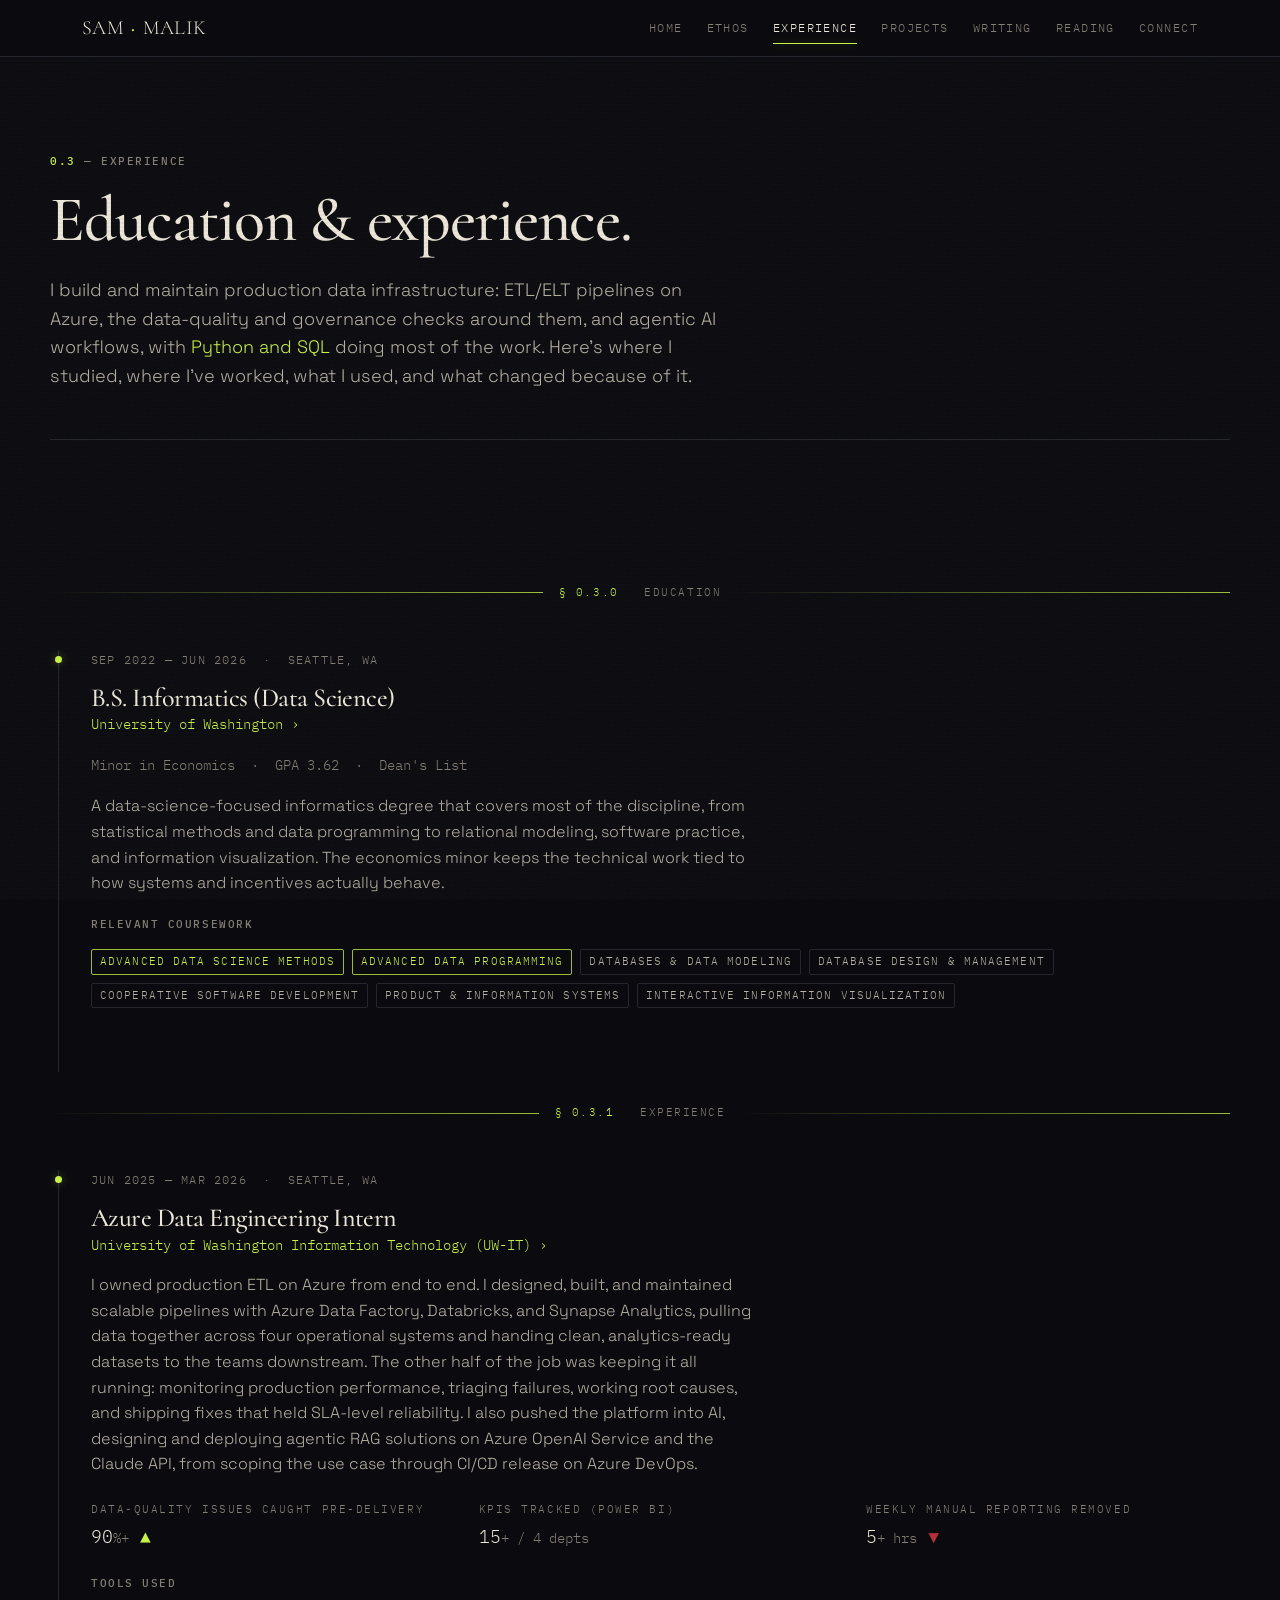
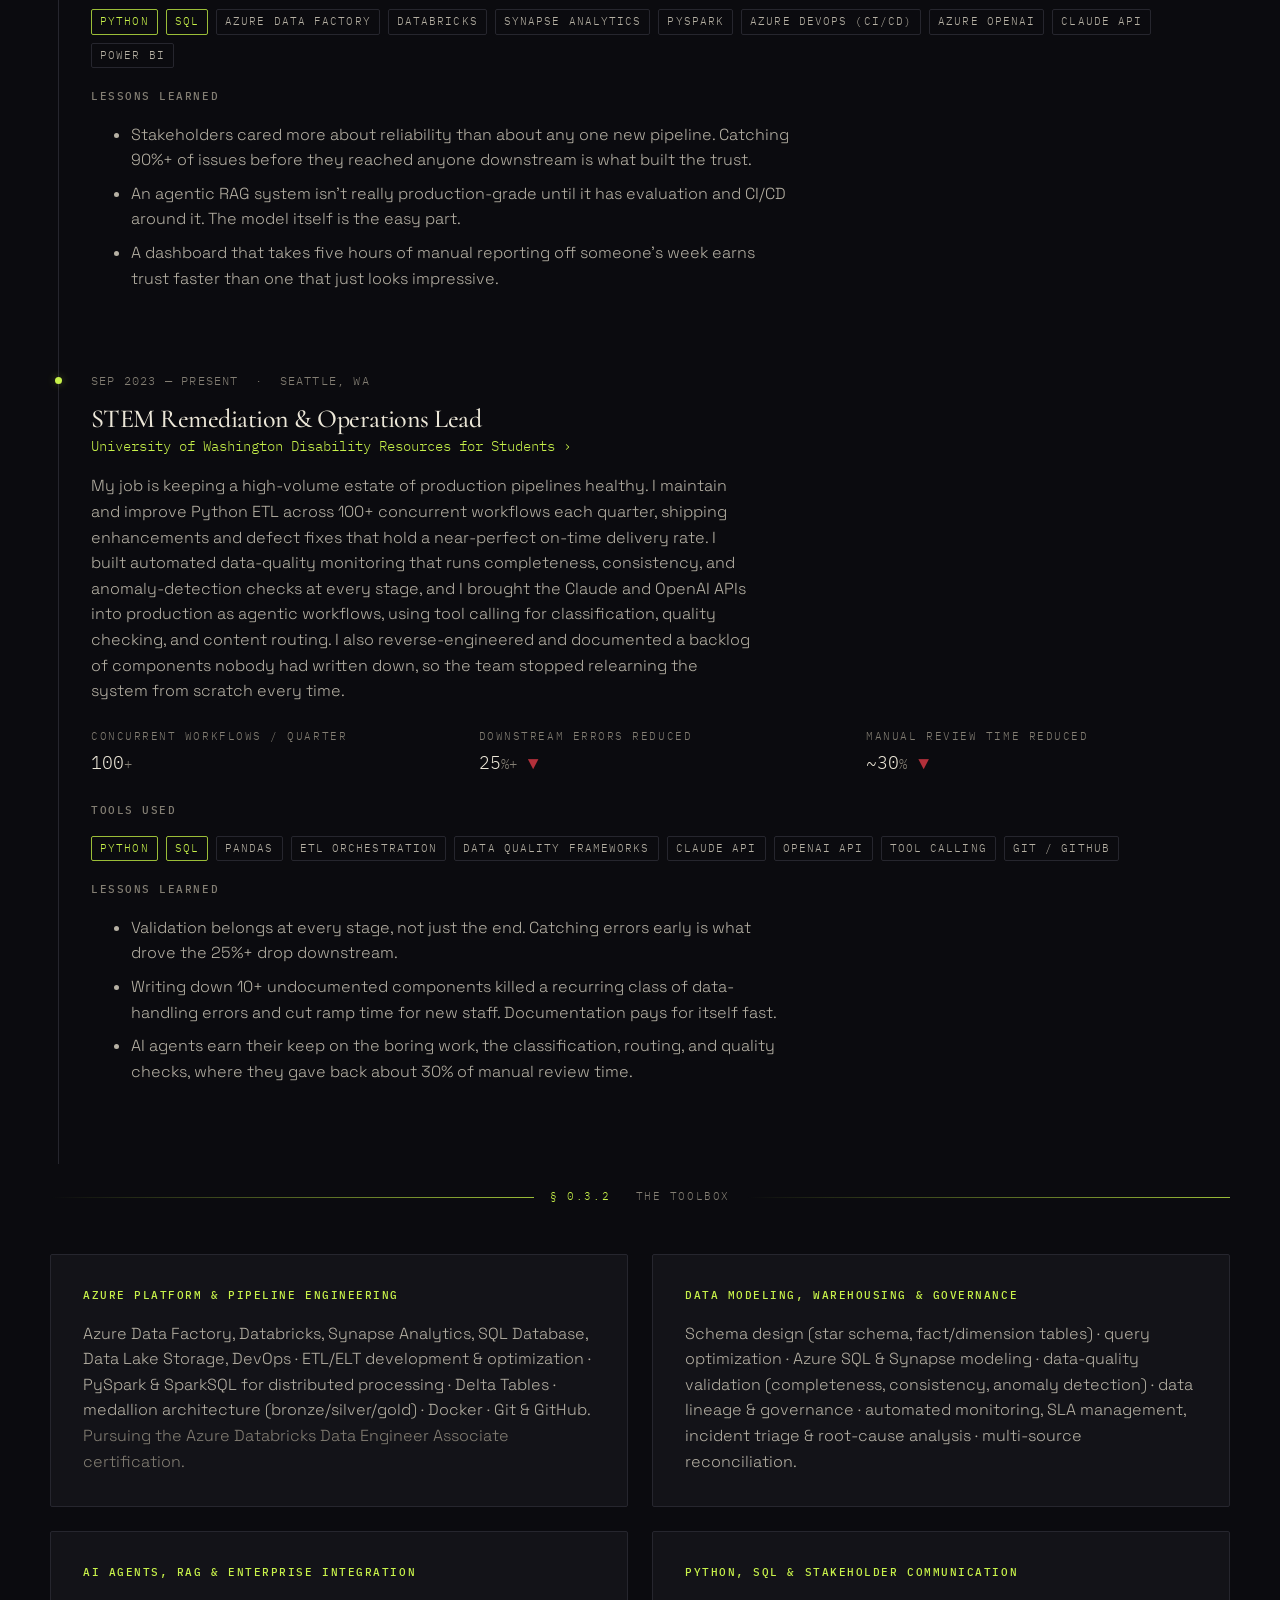
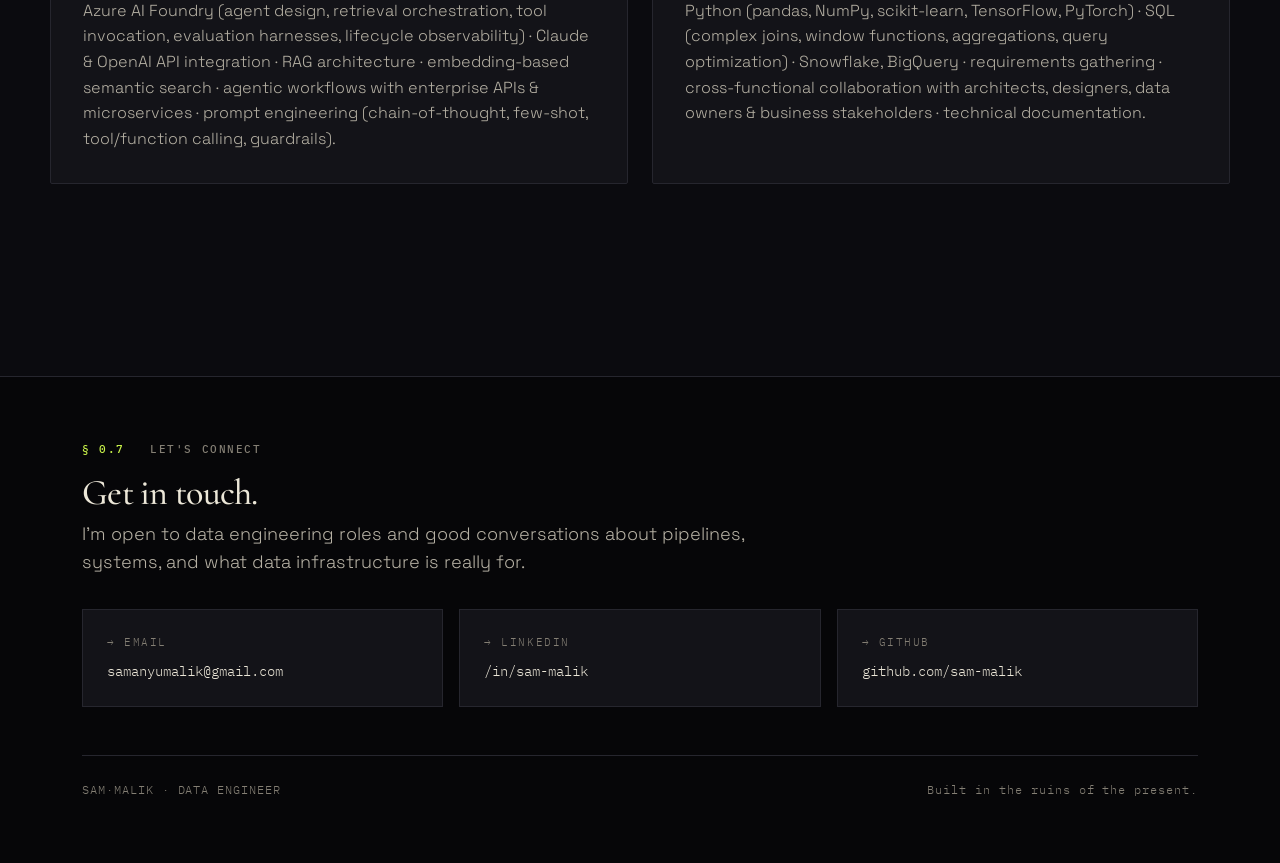
==== experience.html @ d046a177 "Add Sam Malik personal website" ====
<!DOCTYPE html>
<html lang="en">
<head>
  <meta charset="UTF-8" />
  <meta name="viewport" content="width=device-width, initial-scale=1.0" />
  <title>Experience · SAM·MALIK</title>
  <meta name="description" content="Sam Malik — Azure data engineering, ETL pipelines, and agentic AI. Education, experience, tools, and impact." />
  <link rel="stylesheet" href="assets/styles.css" />
</head>
<body>
  <div class="sm-grain"></div>
  <div class="sm-scan"></div>

  <nav class="nav">
    <div class="nav__inner">
      <a class="brand" href="index.html">SAM<span class="middot">·</span>MALIK</a>
      <button class="nav__toggle">≡ MENU</button>
      <div class="nav__links">
        <a href="index.html">Home</a>
        <a href="index.html#ethos">Ethos</a>
        <a href="experience.html">Experience</a>
        <a href="projects.html">Projects</a>
        <a href="writing.html">Writing</a>
        <a href="reading.html">Reading</a>
        <a href="#connect">Connect</a>
      </div>
    </div>
  </nav>

  <main>
    <header class="page-head wrap">
      <p class="eyebrow"><span class="idx">0.3</span> — EXPERIENCE</p>
      <h1>Education &amp; experience.</h1>
      <p class="lead" style="margin-top:24px">
        I build and maintain production data infrastructure: ETL/ELT pipelines on Azure, the data-quality and
        governance checks around them, and agentic AI workflows, with <span style="color:var(--phosphor)">Python and SQL</span>
        doing most of the work. Here's where I studied, where I've worked, what I used, and what changed because of it.
      </p>
    </header>

    <section class="section wrap">

      <!-- ===================== EDUCATION ===================== -->
      <div class="rule rule--accent"><span class="rule__label"><span class="idx">§ 0.3.0</span> &nbsp; EDUCATION</span></div>
      <div class="xp">
        <article class="xp__item">
          <p class="xp__meta">SEP 2022 — JUN 2026 &nbsp;·&nbsp; SEATTLE, WA</p>
          <h2 class="xp__role">B.S. Informatics (Data Science)</h2>
          <p class="xp__org">University of Washington ›</p>
          <p style="margin-top:8px"><span class="mono dim" style="font-size:var(--t-sm)">Minor in Economics &nbsp;·&nbsp; GPA 3.62 &nbsp;·&nbsp; Dean's List</span></p>
          <p style="margin-top:16px; max-width:66ch">A data-science-focused informatics degree that covers most of the discipline, from statistical methods and data programming to relational modeling, software practice, and information visualization. The economics minor keeps the technical work tied to how systems and incentives actually behave.</p>
          <p class="sm-label" style="margin-top:20px">Relevant coursework</p>
          <div class="taglist" style="margin-top:10px">
            <span class="tag tag--phosphor">Advanced Data Science Methods</span>
            <span class="tag tag--phosphor">Advanced Data Programming</span>
            <span class="tag">Databases &amp; Data Modeling</span>
            <span class="tag">Database Design &amp; Management</span>
            <span class="tag">Cooperative Software Development</span>
            <span class="tag">Product &amp; Information Systems</span>
            <span class="tag">Interactive Information Visualization</span>
          </div>
        </article>
      </div>

      <!-- ===================== EXPERIENCE ===================== -->
      <div class="rule rule--accent" style="margin-top:32px"><span class="rule__label"><span class="idx">§ 0.3.1</span> &nbsp; EXPERIENCE</span></div>
      <div class="xp">

        <!-- ROLE 1: UW-IT -->
        <article class="xp__item">
          <p class="xp__meta">JUN 2025 — MAR 2026 &nbsp;·&nbsp; SEATTLE, WA</p>
          <h2 class="xp__role">Azure Data Engineering Intern</h2>
          <p class="xp__org">University of Washington Information Technology (UW-IT) ›</p>
          <p style="margin-top:16px; max-width:66ch">I owned production ETL on Azure from end to end. I designed, built, and maintained scalable pipelines with Azure Data Factory, Databricks, and Synapse Analytics, pulling data together across four operational systems and handing clean, analytics-ready datasets to the teams downstream. The other half of the job was keeping it all running: monitoring production performance, triaging failures, working root causes, and shipping fixes that held SLA-level reliability. I also pushed the platform into AI, designing and deploying agentic RAG solutions on Azure OpenAI Service and the Claude API, from scoping the use case through CI/CD release on Azure DevOps.</p>

          <div class="grid grid--3" style="margin:24px 0">
            <div class="datafield"><span class="df-label">Data-quality issues caught pre-delivery</span><span class="df-value">90<span class="unit">%+</span> <span class="trend-up">▲</span></span></div>
            <div class="datafield"><span class="df-label">KPIs tracked (Power BI)</span><span class="df-value">15<span class="unit">+ / 4 depts</span></span></div>
            <div class="datafield"><span class="df-label">Weekly manual reporting removed</span><span class="df-value">5<span class="unit">+ hrs</span> <span class="trend-down">▼</span></span></div>
          </div>

          <p class="sm-label">Tools used</p>
          <div class="taglist" style="margin:10px 0 20px">
            <span class="tag tag--phosphor">Python</span><span class="tag tag--phosphor">SQL</span><span class="tag">Azure Data Factory</span><span class="tag">Databricks</span><span class="tag">Synapse Analytics</span><span class="tag">PySpark</span><span class="tag">Azure DevOps (CI/CD)</span><span class="tag">Azure OpenAI</span><span class="tag">Claude API</span><span class="tag">Power BI</span>
          </div>

          <p class="sm-label">Lessons learned</p>
          <ul class="md" style="margin-top:10px">
            <li>Stakeholders cared more about reliability than about any one new pipeline. Catching 90%+ of issues before they reached anyone downstream is what built the trust.</li>
            <li>An agentic RAG system isn't really production-grade until it has evaluation and CI/CD around it. The model itself is the easy part.</li>
            <li>A dashboard that takes five hours of manual reporting off someone's week earns trust faster than one that just looks impressive.</li>
          </ul>
        </article>

        <!-- ROLE 2: DRS -->
        <article class="xp__item">
          <p class="xp__meta">SEP 2023 — PRESENT &nbsp;·&nbsp; SEATTLE, WA</p>
          <h2 class="xp__role">STEM Remediation &amp; Operations Lead</h2>
          <p class="xp__org">University of Washington Disability Resources for Students ›</p>
          <p style="margin-top:16px; max-width:66ch">My job is keeping a high-volume estate of production pipelines healthy. I maintain and improve Python ETL across 100+ concurrent workflows each quarter, shipping enhancements and defect fixes that hold a near-perfect on-time delivery rate. I built automated data-quality monitoring that runs completeness, consistency, and anomaly-detection checks at every stage, and I brought the Claude and OpenAI APIs into production as agentic workflows, using tool calling for classification, quality checking, and content routing. I also reverse-engineered and documented a backlog of components nobody had written down, so the team stopped relearning the system from scratch every time.</p>

          <div class="grid grid--3" style="margin:24px 0">
            <div class="datafield"><span class="df-label">Concurrent workflows / quarter</span><span class="df-value">100<span class="unit">+</span></span></div>
            <div class="datafield"><span class="df-label">Downstream errors reduced</span><span class="df-value">25<span class="unit">%+</span> <span class="trend-down">▼</span></span></div>
            <div class="datafield"><span class="df-label">Manual review time reduced</span><span class="df-value">~30<span class="unit">%</span> <span class="trend-down">▼</span></span></div>
          </div>

          <p class="sm-label">Tools used</p>
          <div class="taglist" style="margin:10px 0 20px">
            <span class="tag tag--phosphor">Python</span><span class="tag tag--phosphor">SQL</span><span class="tag">pandas</span><span class="tag">ETL Orchestration</span><span class="tag">Data Quality Frameworks</span><span class="tag">Claude API</span><span class="tag">OpenAI API</span><span class="tag">Tool Calling</span><span class="tag">Git / GitHub</span>
          </div>

          <p class="sm-label">Lessons learned</p>
          <ul class="md" style="margin-top:10px">
            <li>Validation belongs at every stage, not just the end. Catching errors early is what drove the 25%+ drop downstream.</li>
            <li>Writing down 10+ undocumented components killed a recurring class of data-handling errors and cut ramp time for new staff. Documentation pays for itself fast.</li>
            <li>AI agents earn their keep on the boring work, the classification, routing, and quality checks, where they gave back about 30% of manual review time.</li>
          </ul>
        </article>

      </div>

      <!-- ===================== TOOLBOX ===================== -->
      <div class="rule rule--accent" style="margin-top:24px"><span class="rule__label"><span class="idx">§ 0.3.2</span> &nbsp; THE TOOLBOX</span></div>
      <div class="grid grid--2">
        <div class="card">
          <p class="sm-label" style="color:var(--phosphor)">Azure Platform &amp; Pipeline Engineering</p>
          <p style="margin:12px 0 0; color:var(--bone-dim)">Azure Data Factory, Databricks, Synapse Analytics, SQL Database, Data Lake Storage, DevOps · ETL/ELT development &amp; optimization · PySpark &amp; SparkSQL for distributed processing · Delta Tables · medallion architecture (bronze/silver/gold) · Docker · Git &amp; GitHub. <span class="dim">Pursuing the Azure Databricks Data Engineer Associate certification.</span></p>
        </div>
        <div class="card">
          <p class="sm-label" style="color:var(--phosphor)">Data Modeling, Warehousing &amp; Governance</p>
          <p style="margin:12px 0 0; color:var(--bone-dim)">Schema design (star schema, fact/dimension tables) · query optimization · Azure SQL &amp; Synapse modeling · data-quality validation (completeness, consistency, anomaly detection) · data lineage &amp; governance · automated monitoring, SLA management, incident triage &amp; root-cause analysis · multi-source reconciliation.</p>
        </div>
        <div class="card">
          <p class="sm-label" style="color:var(--phosphor)">AI Agents, RAG &amp; Enterprise Integration</p>
          <p style="margin:12px 0 0; color:var(--bone-dim)">Azure AI Foundry (agent design, retrieval orchestration, tool invocation, evaluation harnesses, lifecycle observability) · Claude &amp; OpenAI API integration · RAG architecture · embedding-based semantic search · agentic workflows with enterprise APIs &amp; microservices · prompt engineering (chain-of-thought, few-shot, tool/function calling, guardrails).</p>
        </div>
        <div class="card">
          <p class="sm-label" style="color:var(--phosphor)">Python, SQL &amp; Stakeholder Communication</p>
          <p style="margin:12px 0 0; color:var(--bone-dim)">Python (pandas, NumPy, scikit-learn, TensorFlow, PyTorch) · SQL (complex joins, window functions, aggregations, query optimization) · Snowflake, BigQuery · requirements gathering · cross-functional collaboration with architects, designers, data owners &amp; business stakeholders · technical documentation.</p>
        </div>
      </div>
    </section>
  </main>

  <footer class="footer" id="connect">
    <div class="footer__inner">
      <p class="eyebrow"><span class="idx">§ 0.7</span> &nbsp; LET'S CONNECT</p>
      <h2 class="display" style="margin:12px 0 8px">Get in touch.</h2>
      <p class="lead" style="margin-bottom:32px">I'm open to data engineering roles and good conversations about pipelines, systems, and what data infrastructure is really for.</p>
      <div class="connect-grid">
        <a class="connect-card" href="mailto:samanyumalik@gmail.com"><span class="cc-label">→ Email</span><span class="cc-value">samanyumalik@gmail.com</span></a>
        <a class="connect-card" href="https://www.linkedin.com/in/" target="_blank" rel="noopener"><span class="cc-label">→ LinkedIn</span><span class="cc-value">/in/sam-malik</span></a>
        <a class="connect-card" href="https://github.com/" target="_blank" rel="noopener"><span class="cc-label">→ GitHub</span><span class="cc-value">github.com/sam-malik</span></a>
      </div>
      <div class="footer__base">
        <span class="mono">SAM·MALIK · DATA ENGINEER</span>
        <span class="mono">Built in the ruins of the present.</span>
      </div>
    </div>
  </footer>

  <script src="assets/main.js"></script>
</body>
</html>
---- assets/styles.css ----
/* ============================================================
   SAM·MALIK — Design System stylesheet
   Terminal-meets-gothic. Void + bone, phosphor + oxblood.
   All tokens per "Sam Malik Design System.md".
   ============================================================ */

@import url('https://fonts.googleapis.com/css2?family=Cormorant:ital,wght@0,300..700;1,400..600&family=Space+Grotesk:wght@300..700&family=IBM+Plex+Mono:ital,wght@0,400..600;1,400..500&display=swap');

/* ---------- Tokens ---------- */
:root {
  /* Ground / voids */
  --pitch: #060608;
  --void: #0b0b0f;
  --slab: #131318;
  --slab-2: #1b1b22;
  --hairline: #26262e;
  --hairline-2: #34343e;

  /* Bone / neutrals */
  --bone: #ece7d8;
  --bone-dim: #b6b1a4;
  --ash: #847f74;
  --ash-dim: #555049;

  /* Phosphor (cybernetic) */
  --phosphor: #c8f24a;
  --phosphor-dim: #9bbd38;
  --phosphor-deep: #2c360f;
  --phosphor-glow: rgba(200, 242, 74, .32);

  /* Oxblood (gothic) */
  --oxblood: #8e1c24;
  --oxblood-lift: #b3303a;
  --oxblood-deep: #2a0c0f;

  /* Signals */
  --signal-good: #c8f24a;
  --signal-warn: #e0a838;
  --signal-bad: #b3303a;
  --signal-info: #6f8fb8;

  /* Semantic aliases */
  --bg-page: var(--void);
  --bg-sunk: var(--pitch);
  --surface-card: var(--slab);
  --border-default: var(--hairline);
  --text-display: var(--bone);
  --text-body: var(--bone-dim);
  --text-meta: var(--ash);
  --text-accent: var(--phosphor);
  --accent: var(--phosphor);
  --accent-2: var(--oxblood);

  /* Fonts */
  --font-display: 'Cormorant', serif;
  --font-ui: 'Space Grotesk', sans-serif;
  --font-mono: 'IBM Plex Mono', monospace;

  /* Type scale */
  --t-mega: 7rem;
  --t-display: 4rem;
  --t-h1: 2.25rem;
  --t-h2: 1.625rem;
  --t-h3: 1.25rem;
  --t-lg: 1.125rem;
  --t-body: 1rem;
  --t-sm: .875rem;
  --t-xs: .75rem;
  --t-micro: .6875rem;

  /* Spacing (8px grid) */
  --sp-1: 4px; --sp-2: 8px; --sp-3: 12px; --sp-4: 16px; --sp-5: 24px;
  --sp-6: 32px; --sp-7: 48px; --sp-8: 64px; --sp-9: 96px; --sp-10: 128px;

  /* Radii */
  --r-none: 0; --r-sm: 2px; --r-md: 3px; --r-pill: 999px;

  /* Borders */
  --bw-hair: 1px; --bw-thick: 2px;

  /* Effects */
  --shadow-lift: 0 8px 24px rgba(0, 0, 0, .45);
  --shadow-deep: 0 18px 50px rgba(0, 0, 0, .6);
  --glow-sm: 0 0 8px var(--phosphor-glow);
  --glow-md: 0 0 18px var(--phosphor-glow);
  --glow-text: 0 0 12px var(--phosphor-glow);

  /* Motion */
  --ease: cubic-bezier(.22, .61, .36, 1);
  --ease-out: cubic-bezier(.16, 1, .3, 1);
  --dur-fast: 120ms; --dur: 180ms; --dur-slow: 320ms;

  --maxw: 1180px;
}

/* ---------- Reset ---------- */
*, *::before, *::after { box-sizing: border-box; }
html { -webkit-text-size-adjust: 100%; scroll-behavior: smooth; }
body {
  margin: 0;
  background: var(--void);
  color: var(--bone-dim);
  font-family: var(--font-ui);
  font-size: var(--t-body);
  line-height: 1.6;
  font-weight: 300;
  -webkit-font-smoothing: antialiased;
  text-rendering: optimizeLegibility;
  overflow-x: hidden;
}
img { max-width: 100%; display: block; }
a { color: var(--phosphor); text-decoration: none; }
::selection { background: var(--phosphor-deep); color: var(--bone); }

/* ---------- Texture: grain + scanlines ---------- */
.sm-grain {
  position: fixed; inset: 0; z-index: 1; pointer-events: none;
  opacity: .035; mix-blend-mode: screen;
  background-image: url("data:image/svg+xml,%3Csvg xmlns='http://www.w3.org/2000/svg' width='160' height='160'%3E%3Cfilter id='n'%3E%3CfeTurbulence type='fractalNoise' baseFrequency='0.9' numOctaves='2' stitchTiles='stitch'/%3E%3C/filter%3E%3Crect width='100%25' height='100%25' filter='url(%23n)'/%3E%3C/svg%3E");
}
.sm-scan {
  position: fixed; inset: 0; z-index: 1; pointer-events: none; opacity: .35;
  background: repeating-linear-gradient(to bottom, transparent 0, transparent 2px, rgba(0,0,0,.18) 3px, transparent 4px);
}

/* ---------- Layout ---------- */
.wrap { max-width: var(--maxw); margin: 0 auto; padding: 0 var(--sp-6); position: relative; z-index: 2; }
.section { padding: var(--sp-9) 0; }
.section--tight { padding: var(--sp-7) 0; }

/* ---------- Mono label / eyebrow ---------- */
.sm-label, .eyebrow {
  font-family: var(--font-mono);
  font-size: var(--t-micro);
  letter-spacing: .14em;
  text-transform: uppercase;
  color: var(--ash);
  font-weight: 500;
}
.eyebrow .idx { color: var(--phosphor); }

/* ---------- Typography helpers ---------- */
h1, h2, h3 { color: var(--bone); font-family: var(--font-display); font-weight: 500; line-height: 1.02; letter-spacing: -.02em; margin: 0; }
h1 { font-size: var(--t-display); }
h2 { font-size: var(--t-h1); }
h3 { font-size: var(--t-h2); }
.italic { font-style: italic; }
.display { font-family: var(--font-display); }
.mono { font-family: var(--font-mono); }
p { margin: 0 0 var(--sp-4); }
.lead { font-size: var(--t-lg); color: var(--bone-dim); max-width: 62ch; }
.dim { color: var(--ash); }
.middot { color: var(--phosphor); padding: 0 .35em; }

/* ---------- Nav (sticky HUD) ---------- */
.nav {
  position: sticky; top: 0; z-index: 50;
  background: rgba(11, 11, 15, .82);
  backdrop-filter: blur(10px);
  -webkit-backdrop-filter: blur(10px);
  border-bottom: var(--bw-hair) solid var(--hairline);
}
.nav__inner { max-width: var(--maxw); margin: 0 auto; padding: var(--sp-3) var(--sp-6);
  display: flex; align-items: center; justify-content: space-between; gap: var(--sp-4); }
.brand { font-family: var(--font-display); font-size: var(--t-h3); color: var(--bone); letter-spacing: .02em; }
.brand .middot { font-weight: 600; }
.nav__links { display: flex; gap: var(--sp-5); align-items: center; }
.nav__links a {
  font-family: var(--font-mono); font-size: var(--t-xs); letter-spacing: .12em;
  text-transform: uppercase; color: var(--ash); position: relative; padding: var(--sp-1) 0;
  transition: color var(--dur) var(--ease);
}
.nav__links a:hover { color: var(--bone); }
.nav__links a::after {
  content: ""; position: absolute; left: 0; bottom: -2px; height: 1px; width: 0;
  background: var(--phosphor); box-shadow: var(--glow-sm); transition: width var(--dur) var(--ease);
}
.nav__links a:hover::after, .nav__links a.active::after { width: 100%; }
.nav__links a.active { color: var(--bone); }
.nav__toggle { display: none; background: none; border: var(--bw-hair) solid var(--hairline);
  color: var(--bone); font-family: var(--font-mono); font-size: var(--t-xs); padding: var(--sp-2) var(--sp-3);
  cursor: pointer; letter-spacing: .12em; }

/* ---------- Buttons ---------- */
.btn {
  display: inline-flex; align-items: center; gap: var(--sp-2);
  font-family: var(--font-mono); font-size: var(--t-xs); letter-spacing: .12em; text-transform: uppercase;
  padding: var(--sp-3) var(--sp-5); border: var(--bw-hair) solid var(--hairline-2);
  color: var(--bone); background: var(--slab); cursor: pointer; border-radius: var(--r-sm);
  transition: transform var(--dur-fast) var(--ease), border-color var(--dur) var(--ease), background var(--dur) var(--ease), box-shadow var(--dur) var(--ease);
}
.btn:hover { border-color: var(--phosphor-dim); background: var(--slab-2); }
.btn:active { transform: translateY(1px); }
.btn--primary { background: var(--phosphor-deep); border-color: var(--phosphor-dim); color: var(--phosphor); box-shadow: var(--glow-sm); }
.btn--primary:hover { box-shadow: var(--glow-md); border-color: var(--phosphor); }
.btn--ghost { background: transparent; }
.btn--danger { border-color: var(--oxblood); color: var(--oxblood-lift); }
.btn--danger:hover { background: var(--oxblood-deep); border-color: var(--oxblood-lift); }

/* ---------- Tag ---------- */
.tag {
  display: inline-flex; align-items: center; gap: var(--sp-2);
  font-family: var(--font-mono); font-size: var(--t-micro); letter-spacing: .1em; text-transform: uppercase;
  padding: 3px var(--sp-2); border: var(--bw-hair) solid var(--hairline);
  color: var(--bone-dim); border-radius: var(--r-sm); background: var(--void);
}
.tag--phosphor { color: var(--phosphor); border-color: var(--phosphor-dim); }
.tag--oxblood { color: var(--oxblood-lift); border-color: var(--oxblood); }
.tag--outline { background: transparent; }
.tag .dot { width: 6px; height: 6px; border-radius: var(--r-pill); background: var(--phosphor); box-shadow: var(--glow-sm); }
.tag--oxblood .dot { background: var(--oxblood-lift); box-shadow: none; }

.taglist { display: flex; flex-wrap: wrap; gap: var(--sp-2); }

/* ---------- Card ---------- */
.card {
  position: relative; background: var(--slab); border: var(--bw-hair) solid var(--hairline);
  padding: var(--sp-6); border-radius: var(--r-sm);
  transition: transform var(--dur) var(--ease), border-color var(--dur) var(--ease), background var(--dur) var(--ease);
}
.card--interactive:hover { border-color: var(--hairline-2); background: var(--slab-2); transform: translateY(-2px); }
.card--accent::before { content: ""; position: absolute; left: 0; top: 0; height: 2px; width: 100%; background: var(--phosphor); box-shadow: var(--glow-sm); }
.card__index { position: absolute; top: var(--sp-4); right: var(--sp-5); font-family: var(--font-mono); font-size: var(--t-xs); color: var(--ash-dim); letter-spacing: .1em; }

/* ---------- DataField ---------- */
.datafield { display: flex; flex-direction: column; gap: var(--sp-1); }
.datafield .df-label { font-family: var(--font-mono); font-size: var(--t-micro); letter-spacing: .14em; text-transform: uppercase; color: var(--ash); }
.datafield .df-value { font-family: var(--font-mono); font-size: var(--t-lg); color: var(--bone); }
.datafield .df-value .unit { color: var(--ash); font-size: var(--t-sm); }
.datafield .df-value .trend-up { color: var(--phosphor); }
.datafield .df-value .trend-down { color: var(--oxblood-lift); }

/* ---------- Rule (divider) ---------- */
.rule { display: flex; align-items: center; gap: var(--sp-4); margin: var(--sp-7) 0; }
.rule::before, .rule::after { content: ""; height: 1px; background: var(--hairline); flex: 1; }
.rule__label { font-family: var(--font-mono); font-size: var(--t-micro); letter-spacing: .14em; text-transform: uppercase; color: var(--ash); white-space: nowrap; }
.rule__label .idx { color: var(--phosphor); }
.rule--accent::before, .rule--accent::after { background: linear-gradient(90deg, transparent, var(--phosphor-dim)); }

/* ---------- Marquee ---------- */
.marquee { overflow: hidden; border-top: var(--bw-hair) solid var(--hairline); border-bottom: var(--bw-hair) solid var(--hairline); background: var(--pitch); }
.marquee__track { display: inline-flex; white-space: nowrap; gap: var(--sp-6); padding: var(--sp-3) 0; animation: marquee 38s linear infinite; }
.marquee:hover .marquee__track { animation-play-state: paused; }
.marquee__item { font-family: var(--font-mono); font-size: var(--t-xs); letter-spacing: .12em; text-transform: uppercase; color: var(--ash); }
.marquee__item .sep { color: var(--phosphor); padding: 0 var(--sp-4); }
@keyframes marquee { from { transform: translateX(0); } to { transform: translateX(-50%); } }

/* ---------- Hero ---------- */
.hero { padding: var(--sp-10) 0 var(--sp-9); position: relative; }
.hero__name { font-size: var(--t-mega); line-height: .92; }
.hero__name .middot { font-size: .7em; }
.hero__cred { color: var(--phosphor); }

/* ---------- Page intro ---------- */
.page-head { padding: var(--sp-9) 0 var(--sp-6); border-bottom: var(--bw-hair) solid var(--hairline); }
.page-head h1 { font-size: var(--t-display); margin-top: var(--sp-3); }

/* ---------- Grids ---------- */
.grid { display: grid; gap: var(--sp-5); }
.grid--2 { grid-template-columns: repeat(2, 1fr); }
.grid--3 { grid-template-columns: repeat(3, 1fr); }

/* ---------- Experience timeline ---------- */
.xp { border-left: var(--bw-hair) solid var(--hairline); padding-left: var(--sp-6); margin-left: var(--sp-2); }
.xp__item { position: relative; padding-bottom: var(--sp-8); }
.xp__item::before { content: ""; position: absolute; left: calc(-1 * var(--sp-6) - 4px); top: 6px; width: 7px; height: 7px; border-radius: var(--r-pill); background: var(--phosphor); box-shadow: var(--glow-sm); }
.xp__item--past::before { background: var(--ash); box-shadow: none; }
.xp__meta { font-family: var(--font-mono); font-size: var(--t-xs); letter-spacing: .1em; color: var(--ash); text-transform: uppercase; }
.xp__role { font-family: var(--font-display); font-size: var(--t-h2); color: var(--bone); margin: var(--sp-1) 0 2px; }
.xp__org { color: var(--phosphor); font-family: var(--font-mono); font-size: var(--t-sm); }

/* ---------- Project visual placeholder ---------- */
.visref { aspect-ratio: 16/10; border: var(--bw-hair) solid var(--hairline); background:
  linear-gradient(135deg, var(--slab-2), var(--pitch));
  display: flex; align-items: center; justify-content: center; position: relative; overflow: hidden; }
.visref::after { content: attr(data-label); font-family: var(--font-mono); font-size: var(--t-xs); letter-spacing: .14em; text-transform: uppercase; color: var(--ash-dim); }
.visref--grid { background-image: linear-gradient(var(--hairline) 1px, transparent 1px), linear-gradient(90deg, var(--hairline) 1px, transparent 1px); background-size: 28px 28px; background-color: var(--pitch); }

/* ---------- Exhibit (framed real artifact / screenshot) ---------- */
.exhibit { border: var(--bw-hair) solid var(--hairline); background: var(--pitch); }
.exhibit__bar { display: flex; align-items: center; justify-content: space-between; gap: var(--sp-3); padding: var(--sp-2) var(--sp-3); border-bottom: var(--bw-hair) solid var(--hairline); }
.exhibit__bar .dots { display: flex; gap: 6px; }
.exhibit__bar .dots i { width: 7px; height: 7px; border-radius: var(--r-pill); display: inline-block; background: var(--hairline-2); }
.exhibit__bar .dots i.live { background: var(--phosphor); box-shadow: var(--glow-sm); }
.exhibit__bar .cap { font-family: var(--font-mono); font-size: var(--t-micro); letter-spacing: .12em; text-transform: uppercase; color: var(--ash); }
.exhibit__plate { padding: var(--sp-4); background: #f4f1e9; }
.exhibit__plate img { width: 100%; height: auto; display: block; }
.exhibit__plate--dark { background: var(--pitch); }

/* ---------- Code plate ---------- */
.codeplate { border: var(--bw-hair) solid var(--hairline); background: var(--pitch); border-radius: var(--r-sm); overflow: hidden; }
.codeplate pre { margin: 0; padding: var(--sp-4); overflow-x: auto; font-family: var(--font-mono); font-size: var(--t-xs); line-height: 1.7; color: var(--bone-dim); }
.codeplate .kw { color: var(--phosphor); }
.codeplate .cm { color: var(--ash-dim); }
.codeplate .st { color: var(--oxblood-lift); }

/* ---------- Architecture stack (TensorFlow) ---------- */
.stack { display: flex; flex-direction: column; gap: 6px; }
.stack__layer { border: var(--bw-hair) solid var(--hairline); background: var(--slab); padding: var(--sp-3) var(--sp-4); display: flex; align-items: baseline; justify-content: space-between; gap: var(--sp-3); }
.stack__layer .lt { font-family: var(--font-mono); font-size: var(--t-xs); color: var(--bone); letter-spacing: .04em; }
.stack__layer .ld { font-family: var(--font-mono); font-size: var(--t-micro); color: var(--ash); }
.stack__layer.top { border-color: var(--phosphor-dim); box-shadow: inset 0 0 0 1px var(--phosphor-deep); }
.stack__layer.top .lt { color: var(--phosphor); }
.stack__arrow { text-align: center; color: var(--ash-dim); font-family: var(--font-mono); font-size: var(--t-xs); }

/* ---------- Blog list ---------- */
.post-list { list-style: none; padding: 0; margin: 0; }
.post-list li { border-top: var(--bw-hair) solid var(--hairline); }
.post-list li:last-child { border-bottom: var(--bw-hair) solid var(--hairline); }
.post-link { display: grid; grid-template-columns: 120px 1fr auto; gap: var(--sp-5); align-items: baseline; padding: var(--sp-5) 0; transition: background var(--dur) var(--ease); }
.post-link:hover { background: var(--slab); }
.post-link .p-date { font-family: var(--font-mono); font-size: var(--t-xs); color: var(--ash); letter-spacing: .08em; }
.post-link .p-title { font-family: var(--font-display); font-size: var(--t-h3); color: var(--bone); }
.post-link .p-arrow { color: var(--phosphor); font-family: var(--font-mono); }

/* ---------- Markdown body ---------- */
.md { max-width: 70ch; }
.md h1, .md h2, .md h3 { margin: var(--sp-7) 0 var(--sp-3); }
.md h1 { font-size: var(--t-h1); }
.md h2 { font-size: var(--t-h2); }
.md h3 { font-size: var(--t-h3); }
.md p { color: var(--bone-dim); }
.md a { border-bottom: 1px solid var(--phosphor-dim); }
.md blockquote { border-left: 2px solid var(--oxblood); margin: var(--sp-5) 0; padding: var(--sp-1) var(--sp-5); color: var(--bone); font-family: var(--font-display); font-style: italic; font-size: var(--t-lg); }
.md code { font-family: var(--font-mono); font-size: .9em; background: var(--pitch); border: 1px solid var(--hairline); padding: 1px 6px; border-radius: var(--r-sm); color: var(--phosphor); }
.md pre { background: var(--pitch); border: 1px solid var(--hairline); padding: var(--sp-4); overflow-x: auto; border-radius: var(--r-sm); }
.md pre code { background: none; border: none; padding: 0; color: var(--bone-dim); }
.md ul, .md ol { color: var(--bone-dim); padding-left: var(--sp-5); }
.md li { margin-bottom: var(--sp-2); }
.md hr { border: none; border-top: 1px solid var(--hairline); margin: var(--sp-7) 0; }

/* ---------- Reading shelf ---------- */
.shelf { display: grid; grid-template-columns: repeat(3, 1fr); gap: var(--sp-5); }
.shelf--flow { display: flex; align-items: flex-start; gap: var(--sp-3); }
.shelf--flow .book { flex: 1 1 0; min-width: 0; }
.shelf-arrow { flex: 0 0 auto; align-self: flex-start; margin-top: 80px; color: var(--phosphor); font-family: var(--font-mono); font-size: var(--t-h2); text-shadow: var(--glow-text); }
.book { display: flex; flex-direction: column; gap: var(--sp-4); }
.book__cover { aspect-ratio: 2/3; border: var(--bw-hair) solid var(--hairline); background: linear-gradient(160deg, var(--slab-2), var(--pitch)); position: relative; display: flex; align-items: flex-end; padding: var(--sp-4); }
.book__cover .spine { position: absolute; left: 0; top: 0; bottom: 0; width: 6px; background: var(--oxblood); }
.book__cover--current .spine { background: var(--phosphor); box-shadow: var(--glow-sm); }
.book__cover .ct { font-family: var(--font-display); font-style: italic; color: var(--bone); font-size: var(--t-h3); line-height: 1.05; }
.book__status { font-family: var(--font-mono); font-size: var(--t-micro); letter-spacing: .14em; text-transform: uppercase; }
.book__status.now { color: var(--phosphor); }
.book__status.last { color: var(--ash); }
.book__status.next { color: var(--oxblood-lift); }
.book__author { font-family: var(--font-mono); font-size: var(--t-xs); color: var(--ash); letter-spacing: .06em; }

/* ---------- Connect ---------- */
.connect-grid { display: grid; grid-template-columns: repeat(3, 1fr); gap: var(--sp-4); }
.connect-card { display: flex; flex-direction: column; gap: var(--sp-2); padding: var(--sp-5); border: var(--bw-hair) solid var(--hairline); background: var(--slab); transition: border-color var(--dur) var(--ease), background var(--dur) var(--ease); }
.connect-card:hover { border-color: var(--phosphor-dim); background: var(--slab-2); }
.connect-card .cc-label { font-family: var(--font-mono); font-size: var(--t-micro); letter-spacing: .14em; text-transform: uppercase; color: var(--ash); }
.connect-card .cc-value { color: var(--bone); font-family: var(--font-mono); font-size: var(--t-sm); word-break: break-all; }

/* ---------- Footer ---------- */
.footer { border-top: var(--bw-hair) solid var(--hairline); background: var(--pitch); margin-top: var(--sp-9); }
.footer__inner { max-width: var(--maxw); margin: 0 auto; padding: var(--sp-8) var(--sp-6); }
.footer__base { display: flex; justify-content: space-between; align-items: center; gap: var(--sp-4); margin-top: var(--sp-7); padding-top: var(--sp-5); border-top: var(--bw-hair) solid var(--hairline); }
.footer__base .mono { font-size: var(--t-xs); color: var(--ash); letter-spacing: .08em; }

/* ---------- Page rise transition ---------- */
.page-rise { animation: rise var(--dur-slow) var(--ease-out) both; }
@keyframes rise { from { transform: translateY(6px); opacity: 0; } to { transform: translateY(0); opacity: 1; } }

/* ---------- Status / loading ---------- */
.loading { font-family: var(--font-mono); font-size: var(--t-xs); color: var(--ash); letter-spacing: .12em; text-transform: uppercase; }

/* ---------- Responsive ---------- */
@media (max-width: 860px) {
  :root { --t-mega: 3.6rem; --t-display: 2.6rem; --t-h1: 1.9rem; }
  .nav__toggle { display: inline-block; }
  .nav__links { display: none; position: absolute; top: 100%; left: 0; right: 0; flex-direction: column;
    gap: 0; background: rgba(11,11,15,.97); border-bottom: var(--bw-hair) solid var(--hairline); padding: var(--sp-2) var(--sp-6) var(--sp-5); }
  .nav__links.open { display: flex; }
  .nav__links a { padding: var(--sp-3) 0; border-bottom: 1px solid var(--hairline); }
  .grid--2, .grid--3, .shelf, .connect-grid { grid-template-columns: 1fr; }
  .shelf--flow { flex-direction: column; }
  .shelf--flow .book { width: 100%; }
  .shelf-arrow { align-self: center; margin: 0; transform: rotate(90deg); }
  .post-link { grid-template-columns: 1fr; gap: var(--sp-1); }
  .post-link .p-arrow { display: none; }
  .wrap { padding: 0 var(--sp-4); }
}
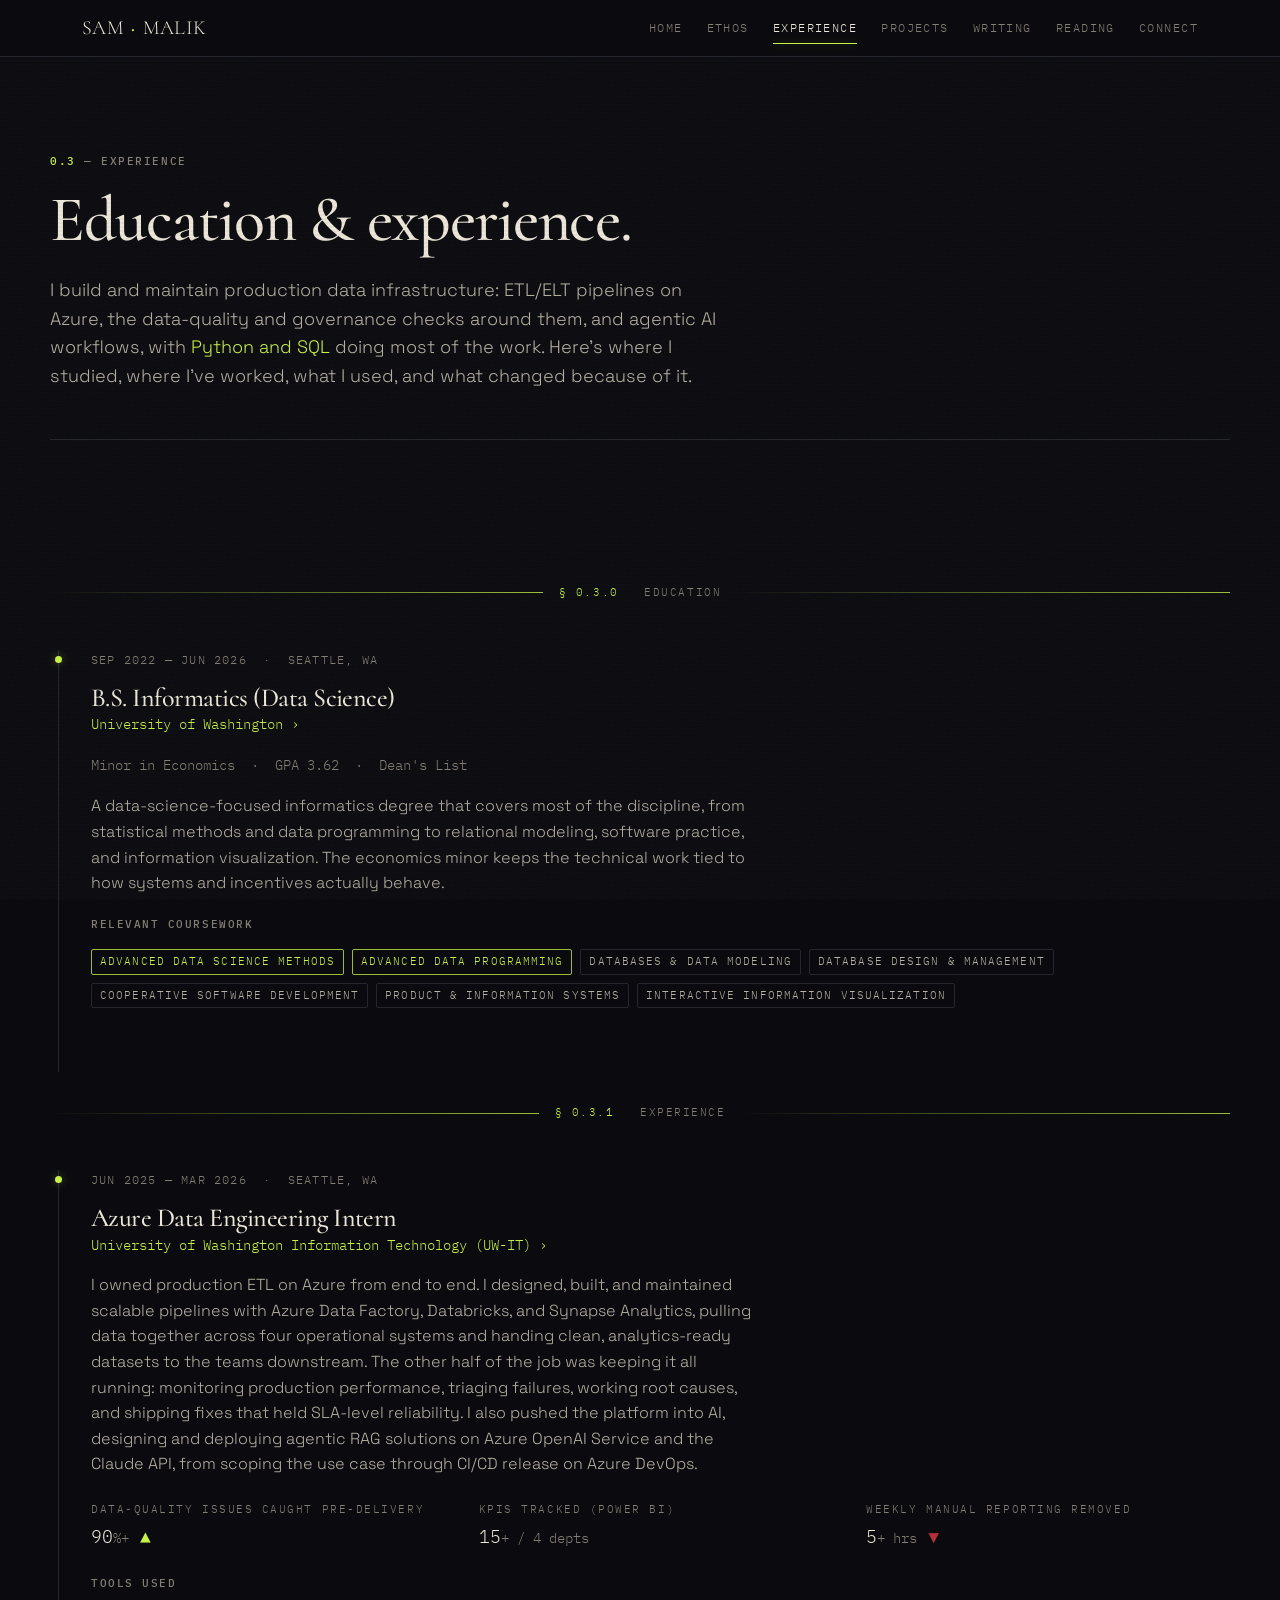
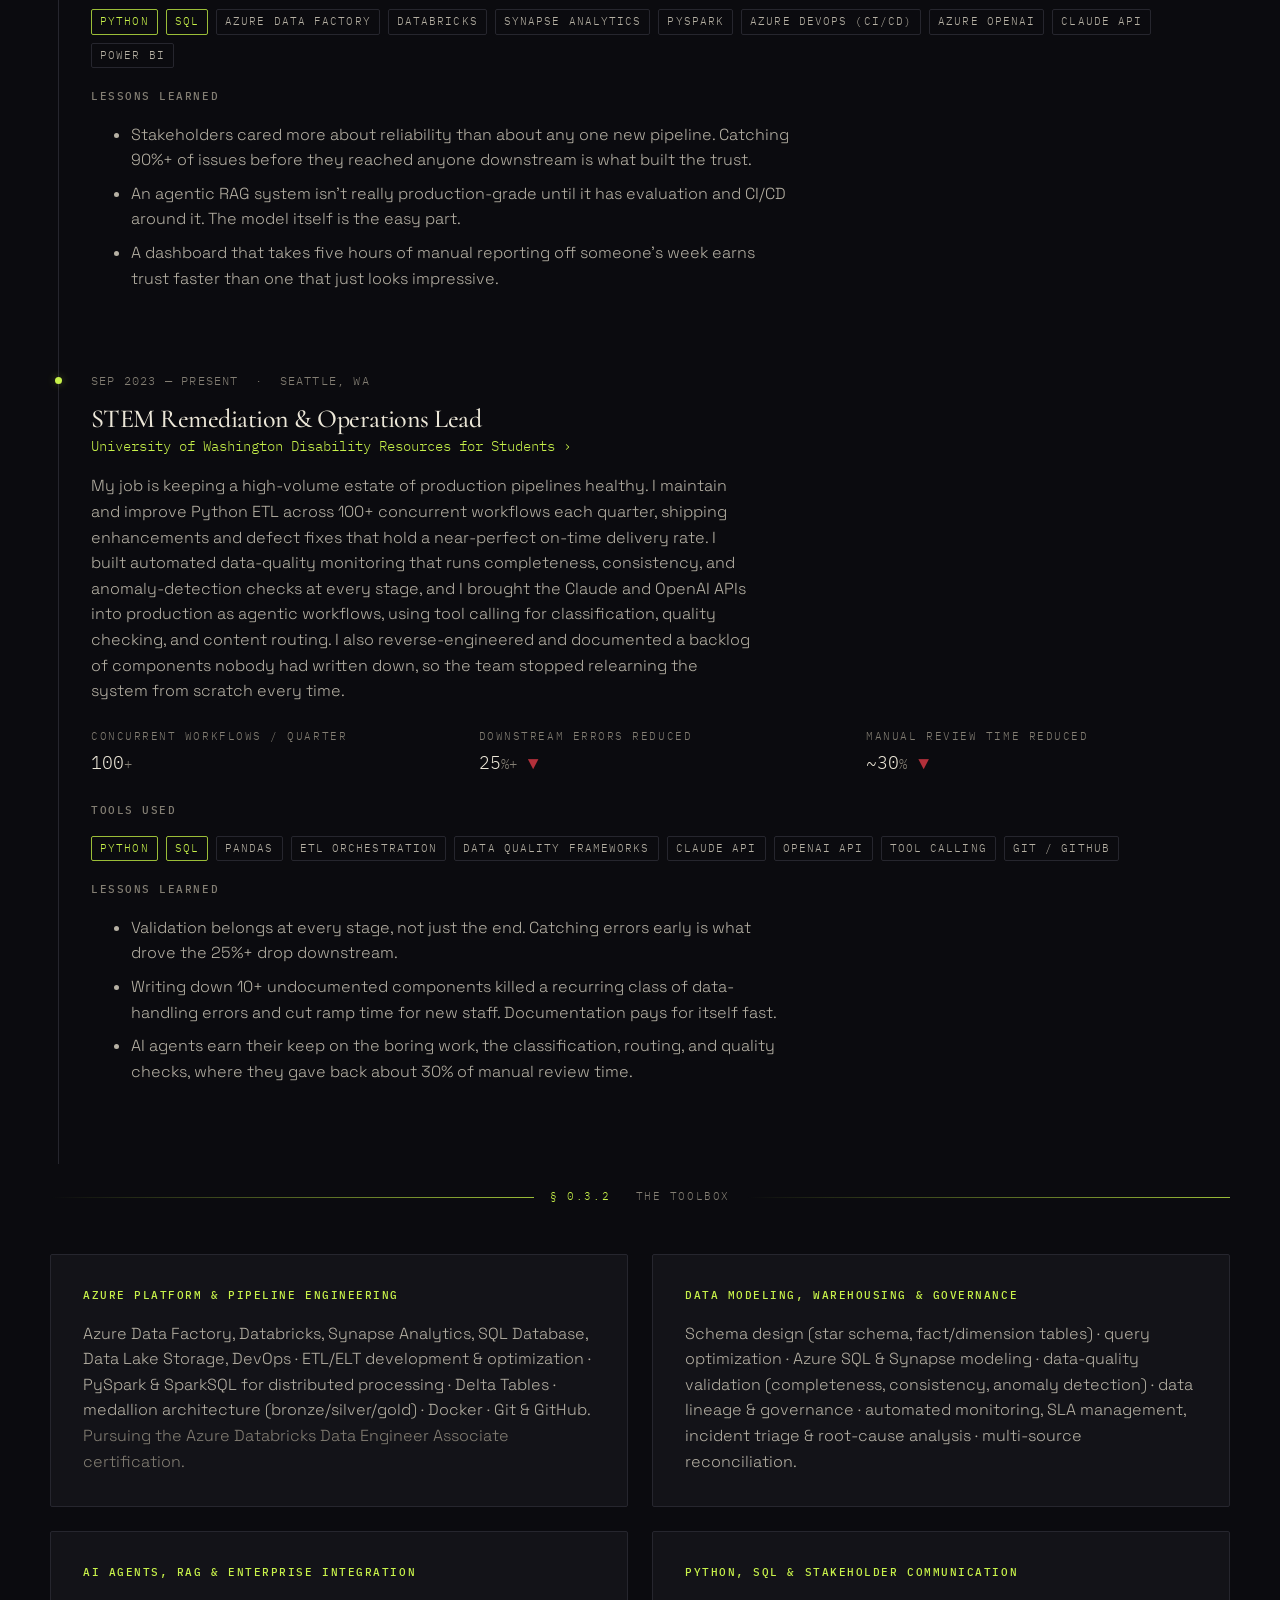
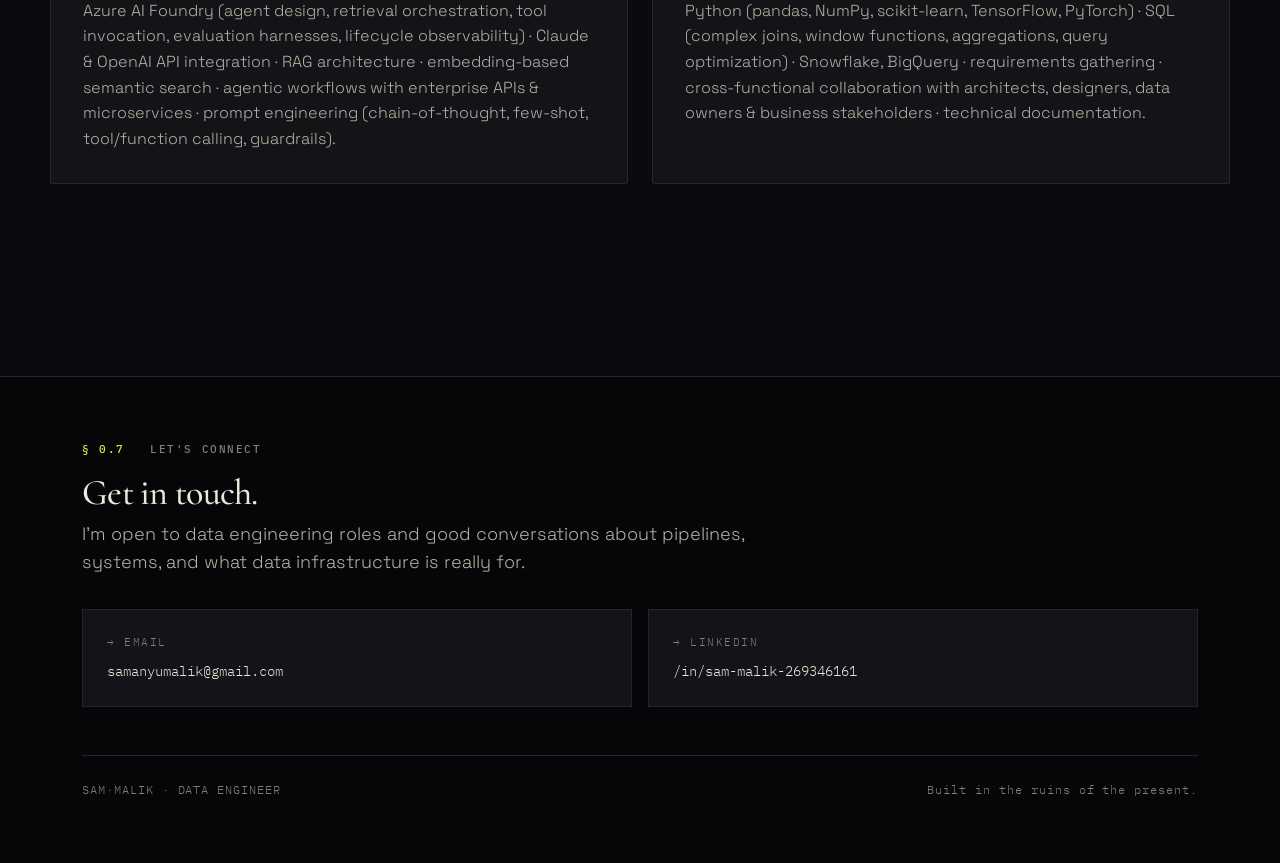
==== commit 408fa336: "Add Sam Malik personal website" ====
--- a/experience.html
+++ b/experience.html
@@ -150,8 +150,7 @@
       <p class="lead" style="margin-bottom:32px">I'm open to data engineering roles and good conversations about pipelines, systems, and what data infrastructure is really for.</p>
       <div class="connect-grid">
         <a class="connect-card" href="mailto:samanyumalik@gmail.com"><span class="cc-label">→ Email</span><span class="cc-value">samanyumalik@gmail.com</span></a>
-        <a class="connect-card" href="https://www.linkedin.com/in/" target="_blank" rel="noopener"><span class="cc-label">→ LinkedIn</span><span class="cc-value">/in/sam-malik</span></a>
-        <a class="connect-card" href="https://github.com/" target="_blank" rel="noopener"><span class="cc-label">→ GitHub</span><span class="cc-value">github.com/sam-malik</span></a>
+        <a class="connect-card" href="https://www.linkedin.com/in/sam-malik-269346161/" target="_blank" rel="noopener"><span class="cc-label">→ LinkedIn</span><span class="cc-value">/in/sam-malik-269346161</span></a>
       </div>
       <div class="footer__base">
         <span class="mono">SAM·MALIK · DATA ENGINEER</span>
--- a/assets/styles.css
+++ b/assets/styles.css
@@ -346,7 +346,7 @@
 .book__author { font-family: var(--font-mono); font-size: var(--t-xs); color: var(--ash); letter-spacing: .06em; }
 
 /* ---------- Connect ---------- */
-.connect-grid { display: grid; grid-template-columns: repeat(3, 1fr); gap: var(--sp-4); }
+.connect-grid { display: grid; grid-template-columns: repeat(auto-fit, minmax(240px, 1fr)); gap: var(--sp-4); }
 .connect-card { display: flex; flex-direction: column; gap: var(--sp-2); padding: var(--sp-5); border: var(--bw-hair) solid var(--hairline); background: var(--slab); transition: border-color var(--dur) var(--ease), background var(--dur) var(--ease); }
 .connect-card:hover { border-color: var(--phosphor-dim); background: var(--slab-2); }
 .connect-card .cc-label { font-family: var(--font-mono); font-size: var(--t-micro); letter-spacing: .14em; text-transform: uppercase; color: var(--ash); }
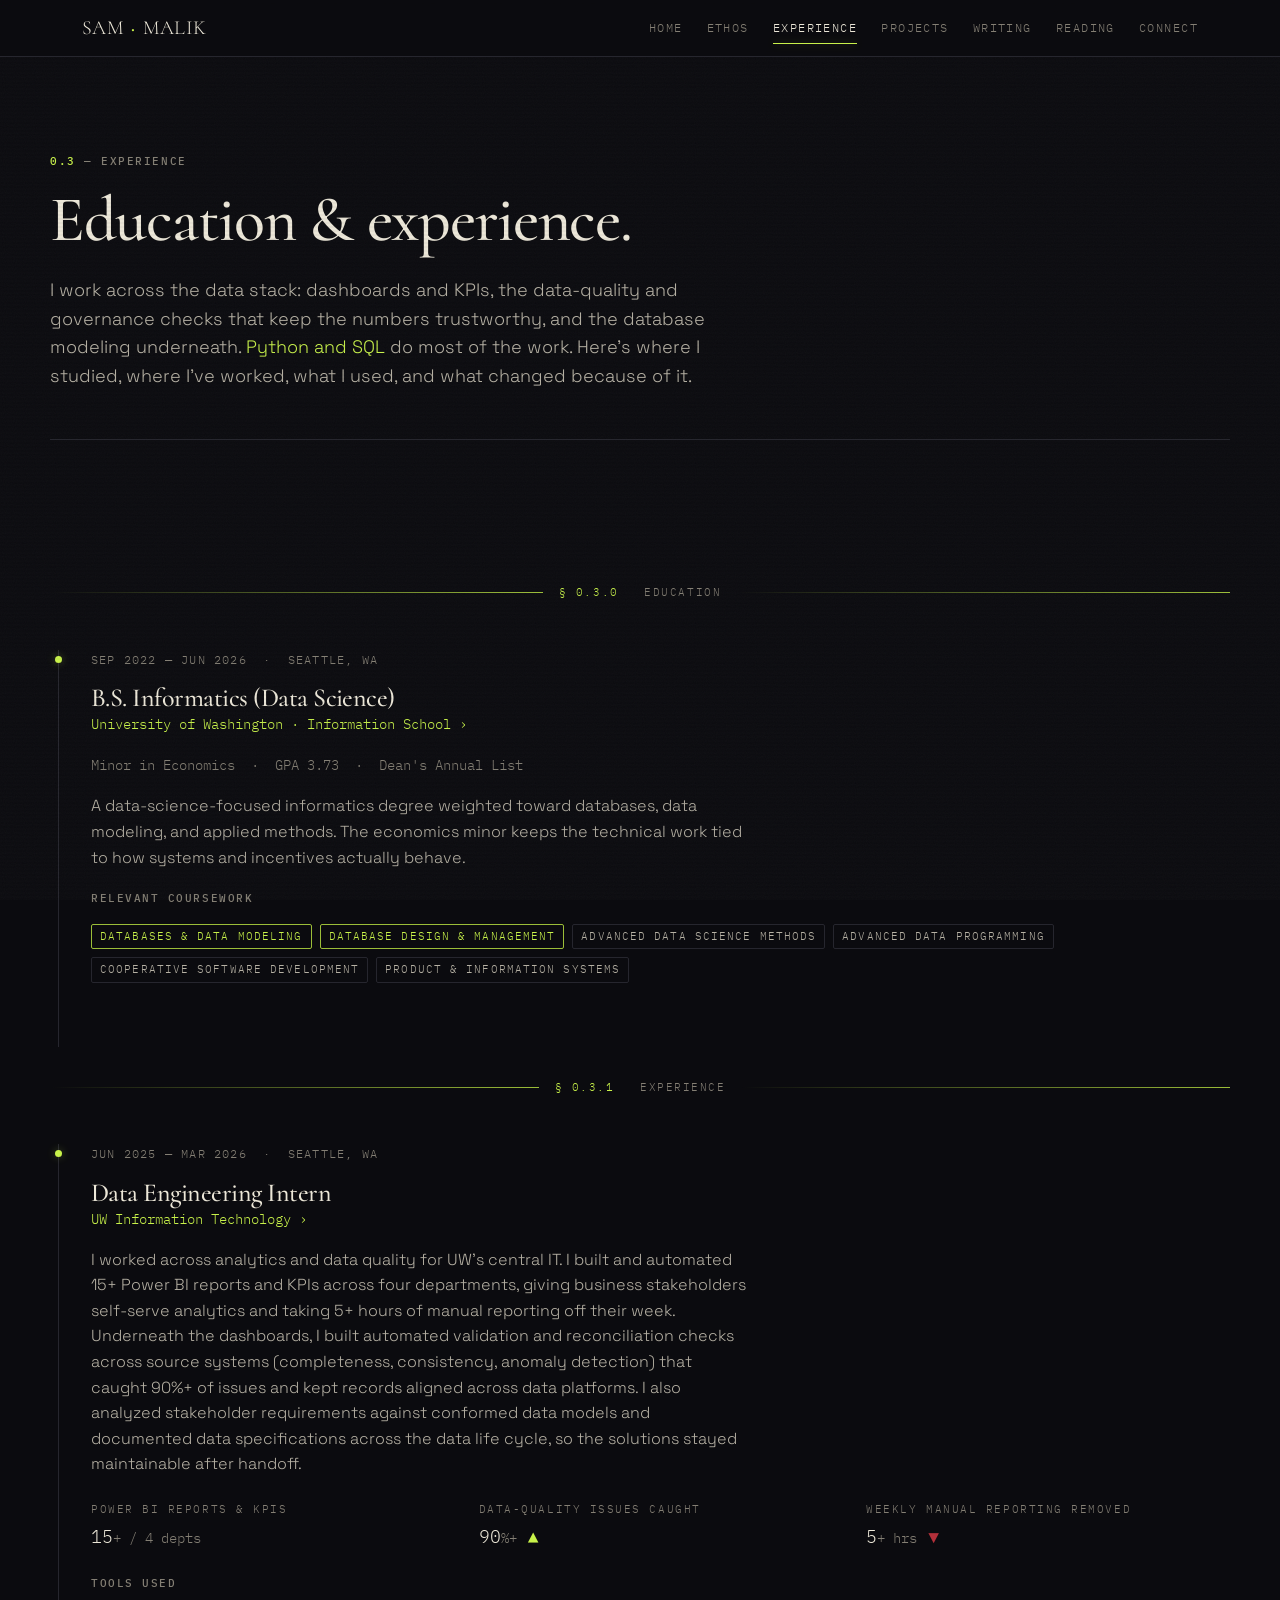
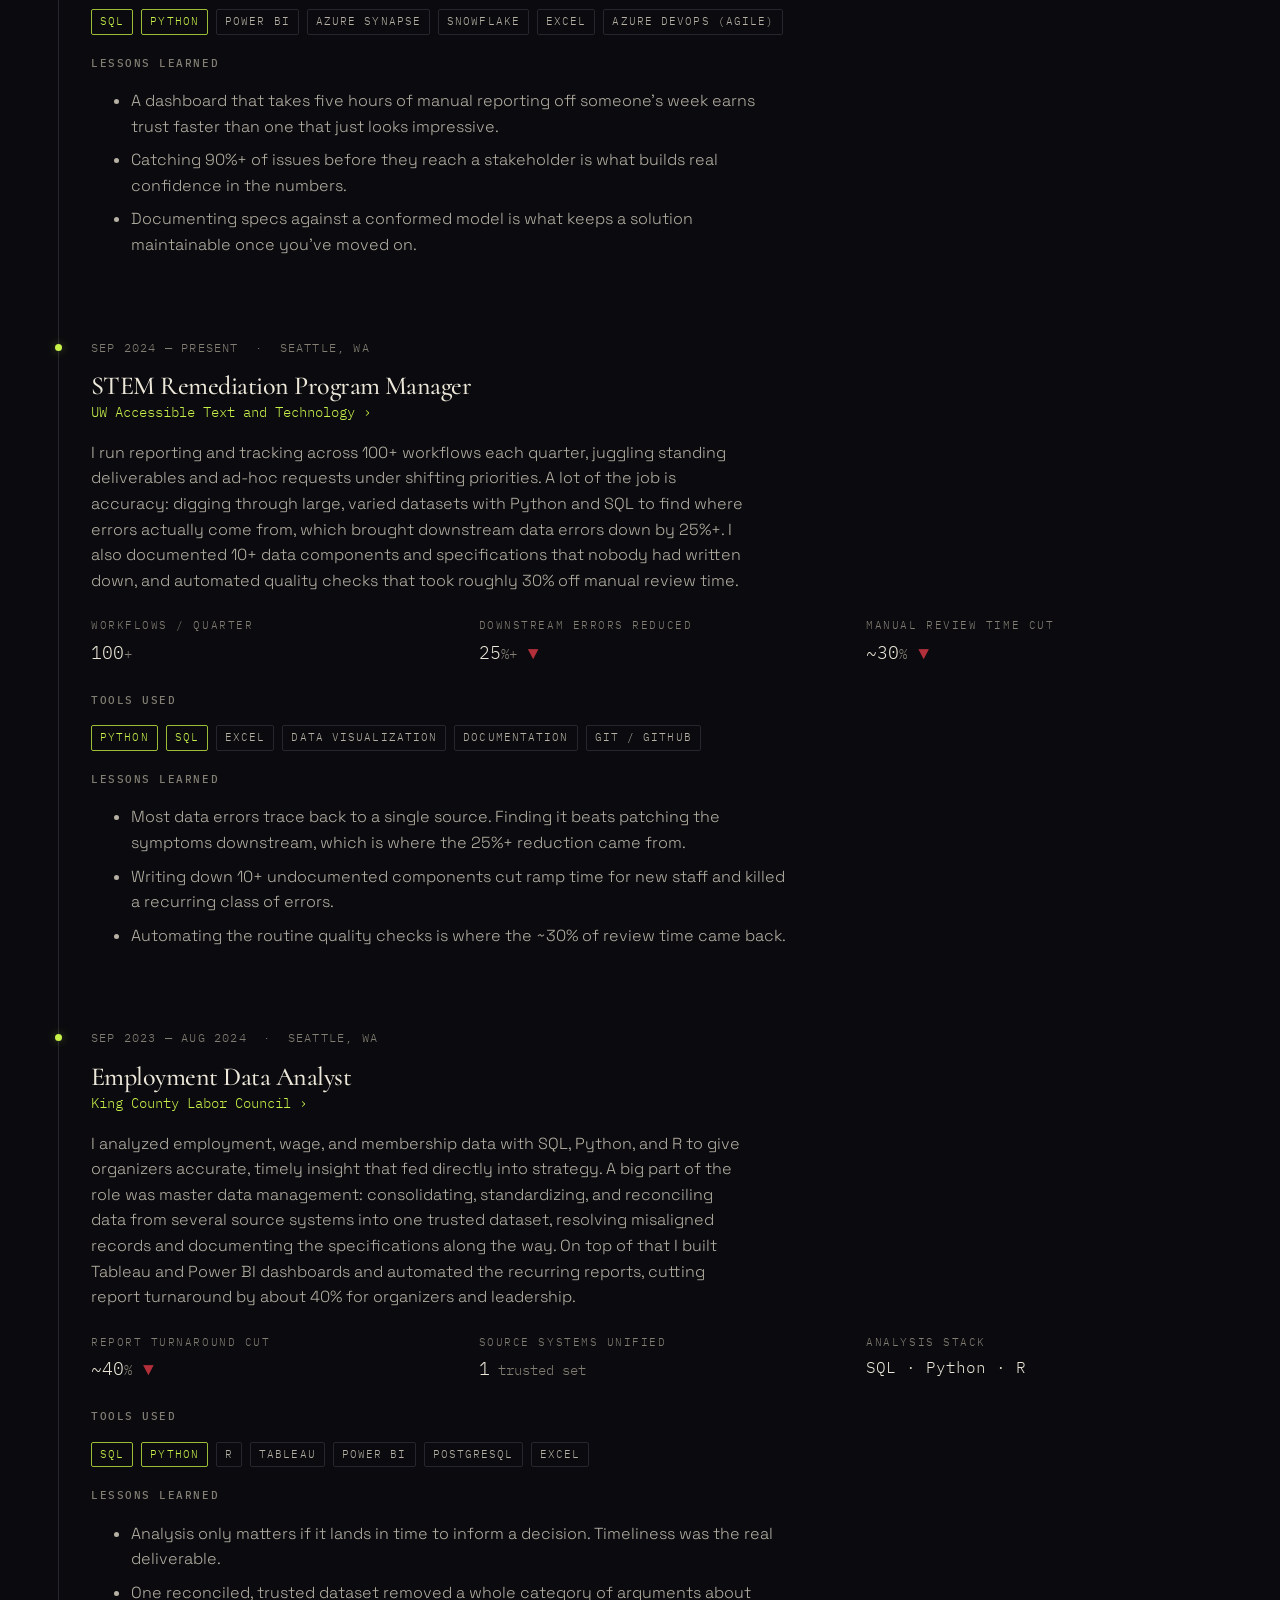
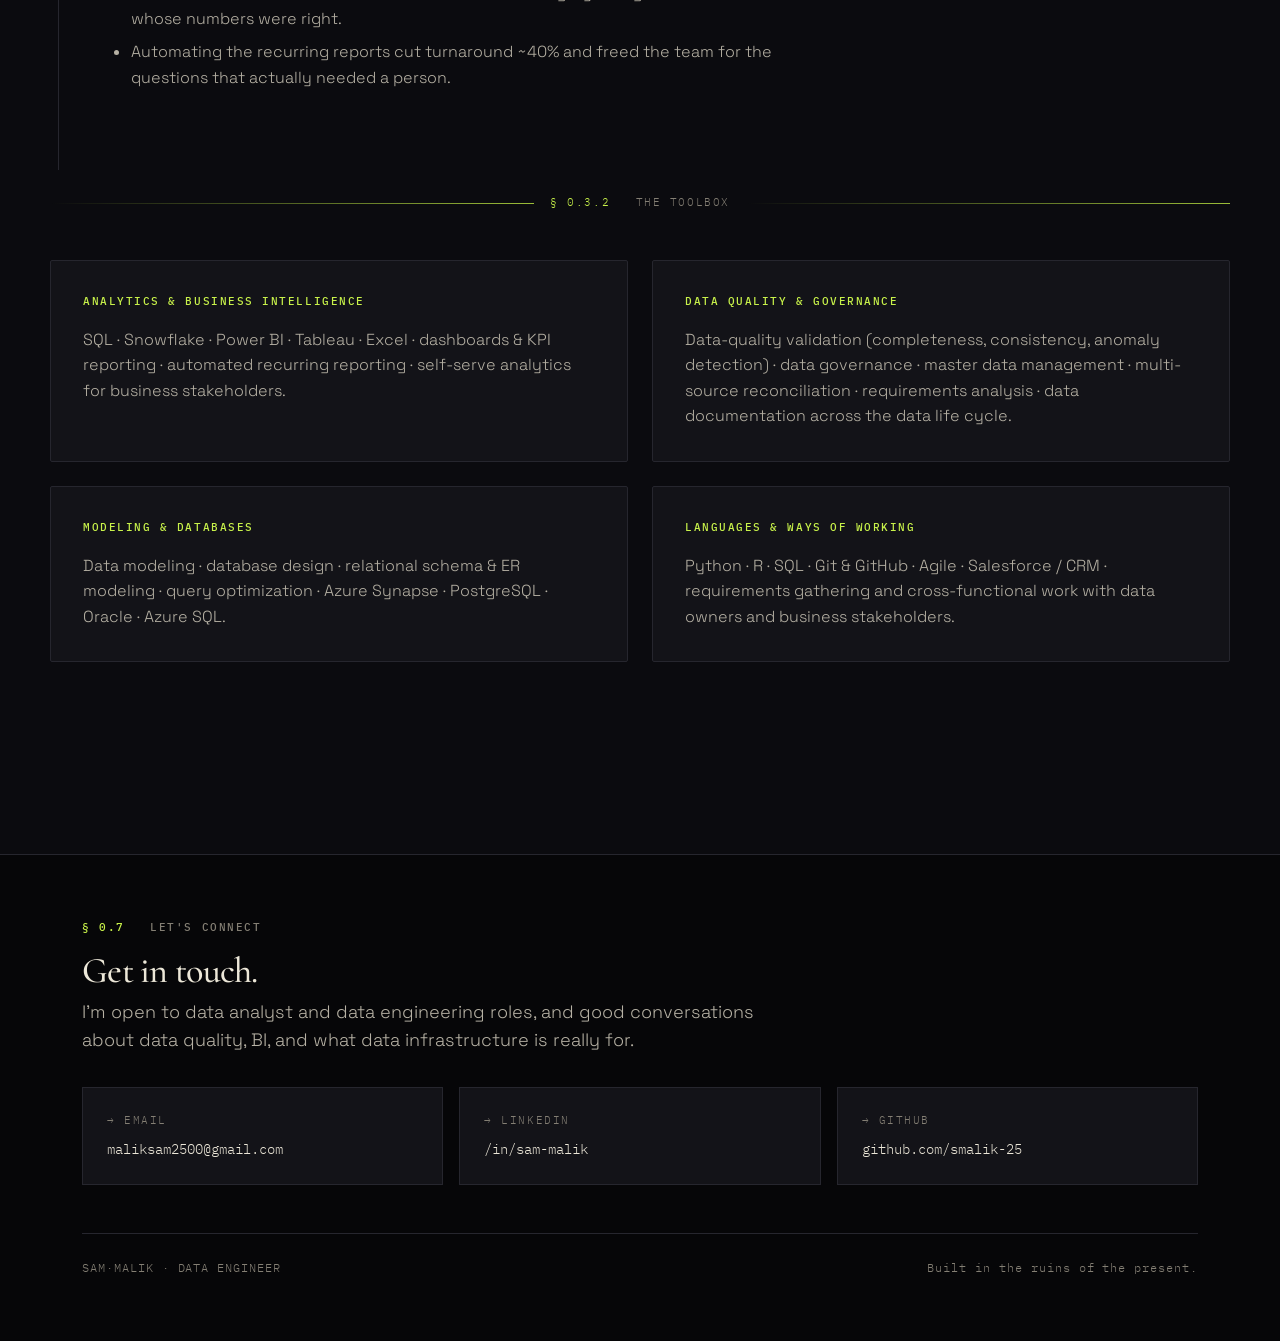
==== commit a7965dd6: "Update contacts and links" ====
--- a/experience.html
+++ b/experience.html
@@ -32,9 +32,9 @@
       <p class="eyebrow"><span class="idx">0.3</span> — EXPERIENCE</p>
       <h1>Education &amp; experience.</h1>
       <p class="lead" style="margin-top:24px">
-        I build and maintain production data infrastructure: ETL/ELT pipelines on Azure, the data-quality and
-        governance checks around them, and agentic AI workflows, with <span style="color:var(--phosphor)">Python and SQL</span>
-        doing most of the work. Here's where I studied, where I've worked, what I used, and what changed because of it.
+        I work across the data stack: dashboards and KPIs, the data-quality and governance checks that keep
+        the numbers trustworthy, and the database modeling underneath. <span style="color:var(--phosphor)">Python and SQL</span>
+        do most of the work. Here's where I studied, where I've worked, what I used, and what changed because of it.
       </p>
     </header>
 
@@ -46,18 +46,17 @@
         <article class="xp__item">
           <p class="xp__meta">SEP 2022 — JUN 2026 &nbsp;·&nbsp; SEATTLE, WA</p>
           <h2 class="xp__role">B.S. Informatics (Data Science)</h2>
-          <p class="xp__org">University of Washington ›</p>
-          <p style="margin-top:8px"><span class="mono dim" style="font-size:var(--t-sm)">Minor in Economics &nbsp;·&nbsp; GPA 3.62 &nbsp;·&nbsp; Dean's List</span></p>
-          <p style="margin-top:16px; max-width:66ch">A data-science-focused informatics degree that covers most of the discipline, from statistical methods and data programming to relational modeling, software practice, and information visualization. The economics minor keeps the technical work tied to how systems and incentives actually behave.</p>
+          <p class="xp__org">University of Washington · Information School ›</p>
+          <p style="margin-top:8px"><span class="mono dim" style="font-size:var(--t-sm)">Minor in Economics &nbsp;·&nbsp; GPA 3.73 &nbsp;·&nbsp; Dean's Annual List</span></p>
+          <p style="margin-top:16px; max-width:66ch">A data-science-focused informatics degree weighted toward databases, data modeling, and applied methods. The economics minor keeps the technical work tied to how systems and incentives actually behave.</p>
           <p class="sm-label" style="margin-top:20px">Relevant coursework</p>
           <div class="taglist" style="margin-top:10px">
-            <span class="tag tag--phosphor">Advanced Data Science Methods</span>
-            <span class="tag tag--phosphor">Advanced Data Programming</span>
-            <span class="tag">Databases &amp; Data Modeling</span>
-            <span class="tag">Database Design &amp; Management</span>
+            <span class="tag tag--phosphor">Databases &amp; Data Modeling</span>
+            <span class="tag tag--phosphor">Database Design &amp; Management</span>
+            <span class="tag">Advanced Data Science Methods</span>
+            <span class="tag">Advanced Data Programming</span>
             <span class="tag">Cooperative Software Development</span>
             <span class="tag">Product &amp; Information Systems</span>
-            <span class="tag">Interactive Information Visualization</span>
           </div>
         </article>
       </div>
@@ -69,52 +68,78 @@
         <!-- ROLE 1: UW-IT -->
         <article class="xp__item">
           <p class="xp__meta">JUN 2025 — MAR 2026 &nbsp;·&nbsp; SEATTLE, WA</p>
-          <h2 class="xp__role">Azure Data Engineering Intern</h2>
-          <p class="xp__org">University of Washington Information Technology (UW-IT) ›</p>
-          <p style="margin-top:16px; max-width:66ch">I owned production ETL on Azure from end to end. I designed, built, and maintained scalable pipelines with Azure Data Factory, Databricks, and Synapse Analytics, pulling data together across four operational systems and handing clean, analytics-ready datasets to the teams downstream. The other half of the job was keeping it all running: monitoring production performance, triaging failures, working root causes, and shipping fixes that held SLA-level reliability. I also pushed the platform into AI, designing and deploying agentic RAG solutions on Azure OpenAI Service and the Claude API, from scoping the use case through CI/CD release on Azure DevOps.</p>
+          <h2 class="xp__role">Data Engineering Intern</h2>
+          <p class="xp__org">UW Information Technology ›</p>
+          <p style="margin-top:16px; max-width:66ch">I worked across analytics and data quality for UW's central IT. I built and automated 15+ Power BI reports and KPIs across four departments, giving business stakeholders self-serve analytics and taking 5+ hours of manual reporting off their week. Underneath the dashboards, I built automated validation and reconciliation checks across source systems (completeness, consistency, anomaly detection) that caught 90%+ of issues and kept records aligned across data platforms. I also analyzed stakeholder requirements against conformed data models and documented data specifications across the data life cycle, so the solutions stayed maintainable after handoff.</p>
 
           <div class="grid grid--3" style="margin:24px 0">
-            <div class="datafield"><span class="df-label">Data-quality issues caught pre-delivery</span><span class="df-value">90<span class="unit">%+</span> <span class="trend-up">▲</span></span></div>
-            <div class="datafield"><span class="df-label">KPIs tracked (Power BI)</span><span class="df-value">15<span class="unit">+ / 4 depts</span></span></div>
+            <div class="datafield"><span class="df-label">Power BI reports &amp; KPIs</span><span class="df-value">15<span class="unit">+ / 4 depts</span></span></div>
+            <div class="datafield"><span class="df-label">Data-quality issues caught</span><span class="df-value">90<span class="unit">%+</span> <span class="trend-up">▲</span></span></div>
             <div class="datafield"><span class="df-label">Weekly manual reporting removed</span><span class="df-value">5<span class="unit">+ hrs</span> <span class="trend-down">▼</span></span></div>
           </div>
 
           <p class="sm-label">Tools used</p>
           <div class="taglist" style="margin:10px 0 20px">
-            <span class="tag tag--phosphor">Python</span><span class="tag tag--phosphor">SQL</span><span class="tag">Azure Data Factory</span><span class="tag">Databricks</span><span class="tag">Synapse Analytics</span><span class="tag">PySpark</span><span class="tag">Azure DevOps (CI/CD)</span><span class="tag">Azure OpenAI</span><span class="tag">Claude API</span><span class="tag">Power BI</span>
+            <span class="tag tag--phosphor">SQL</span><span class="tag tag--phosphor">Python</span><span class="tag">Power BI</span><span class="tag">Azure Synapse</span><span class="tag">Snowflake</span><span class="tag">Excel</span><span class="tag">Azure DevOps (Agile)</span>
           </div>
 
           <p class="sm-label">Lessons learned</p>
           <ul class="md" style="margin-top:10px">
-            <li>Stakeholders cared more about reliability than about any one new pipeline. Catching 90%+ of issues before they reached anyone downstream is what built the trust.</li>
-            <li>An agentic RAG system isn't really production-grade until it has evaluation and CI/CD around it. The model itself is the easy part.</li>
             <li>A dashboard that takes five hours of manual reporting off someone's week earns trust faster than one that just looks impressive.</li>
+            <li>Catching 90%+ of issues before they reach a stakeholder is what builds real confidence in the numbers.</li>
+            <li>Documenting specs against a conformed model is what keeps a solution maintainable once you've moved on.</li>
           </ul>
         </article>
 
-        <!-- ROLE 2: DRS -->
+        <!-- ROLE 2: ATT -->
         <article class="xp__item">
-          <p class="xp__meta">SEP 2023 — PRESENT &nbsp;·&nbsp; SEATTLE, WA</p>
-          <h2 class="xp__role">STEM Remediation &amp; Operations Lead</h2>
-          <p class="xp__org">University of Washington Disability Resources for Students ›</p>
-          <p style="margin-top:16px; max-width:66ch">My job is keeping a high-volume estate of production pipelines healthy. I maintain and improve Python ETL across 100+ concurrent workflows each quarter, shipping enhancements and defect fixes that hold a near-perfect on-time delivery rate. I built automated data-quality monitoring that runs completeness, consistency, and anomaly-detection checks at every stage, and I brought the Claude and OpenAI APIs into production as agentic workflows, using tool calling for classification, quality checking, and content routing. I also reverse-engineered and documented a backlog of components nobody had written down, so the team stopped relearning the system from scratch every time.</p>
+          <p class="xp__meta">SEP 2024 — PRESENT &nbsp;·&nbsp; SEATTLE, WA</p>
+          <h2 class="xp__role">STEM Remediation Program Manager</h2>
+          <p class="xp__org">UW Accessible Text and Technology ›</p>
+          <p style="margin-top:16px; max-width:66ch">I run reporting and tracking across 100+ workflows each quarter, juggling standing deliverables and ad-hoc requests under shifting priorities. A lot of the job is accuracy: digging through large, varied datasets with Python and SQL to find where errors actually come from, which brought downstream data errors down by 25%+. I also documented 10+ data components and specifications that nobody had written down, and automated quality checks that took roughly 30% off manual review time.</p>
 
           <div class="grid grid--3" style="margin:24px 0">
-            <div class="datafield"><span class="df-label">Concurrent workflows / quarter</span><span class="df-value">100<span class="unit">+</span></span></div>
+            <div class="datafield"><span class="df-label">Workflows / quarter</span><span class="df-value">100<span class="unit">+</span></span></div>
             <div class="datafield"><span class="df-label">Downstream errors reduced</span><span class="df-value">25<span class="unit">%+</span> <span class="trend-down">▼</span></span></div>
-            <div class="datafield"><span class="df-label">Manual review time reduced</span><span class="df-value">~30<span class="unit">%</span> <span class="trend-down">▼</span></span></div>
+            <div class="datafield"><span class="df-label">Manual review time cut</span><span class="df-value">~30<span class="unit">%</span> <span class="trend-down">▼</span></span></div>
           </div>
 
           <p class="sm-label">Tools used</p>
           <div class="taglist" style="margin:10px 0 20px">
-            <span class="tag tag--phosphor">Python</span><span class="tag tag--phosphor">SQL</span><span class="tag">pandas</span><span class="tag">ETL Orchestration</span><span class="tag">Data Quality Frameworks</span><span class="tag">Claude API</span><span class="tag">OpenAI API</span><span class="tag">Tool Calling</span><span class="tag">Git / GitHub</span>
+            <span class="tag tag--phosphor">Python</span><span class="tag tag--phosphor">SQL</span><span class="tag">Excel</span><span class="tag">Data Visualization</span><span class="tag">Documentation</span><span class="tag">Git / GitHub</span>
           </div>
 
           <p class="sm-label">Lessons learned</p>
           <ul class="md" style="margin-top:10px">
-            <li>Validation belongs at every stage, not just the end. Catching errors early is what drove the 25%+ drop downstream.</li>
-            <li>Writing down 10+ undocumented components killed a recurring class of data-handling errors and cut ramp time for new staff. Documentation pays for itself fast.</li>
-            <li>AI agents earn their keep on the boring work, the classification, routing, and quality checks, where they gave back about 30% of manual review time.</li>
+            <li>Most data errors trace back to a single source. Finding it beats patching the symptoms downstream, which is where the 25%+ reduction came from.</li>
+            <li>Writing down 10+ undocumented components cut ramp time for new staff and killed a recurring class of errors.</li>
+            <li>Automating the routine quality checks is where the ~30% of review time came back.</li>
+          </ul>
+        </article>
+
+        <!-- ROLE 3: KCLC -->
+        <article class="xp__item">
+          <p class="xp__meta">SEP 2023 — AUG 2024 &nbsp;·&nbsp; SEATTLE, WA</p>
+          <h2 class="xp__role">Employment Data Analyst</h2>
+          <p class="xp__org">King County Labor Council ›</p>
+          <p style="margin-top:16px; max-width:66ch">I analyzed employment, wage, and membership data with SQL, Python, and R to give organizers accurate, timely insight that fed directly into strategy. A big part of the role was master data management: consolidating, standardizing, and reconciling data from several source systems into one trusted dataset, resolving misaligned records and documenting the specifications along the way. On top of that I built Tableau and Power BI dashboards and automated the recurring reports, cutting report turnaround by about 40% for organizers and leadership.</p>
+
+          <div class="grid grid--3" style="margin:24px 0">
+            <div class="datafield"><span class="df-label">Report turnaround cut</span><span class="df-value">~40<span class="unit">%</span> <span class="trend-down">▼</span></span></div>
+            <div class="datafield"><span class="df-label">Source systems unified</span><span class="df-value">1<span class="unit"> trusted set</span></span></div>
+            <div class="datafield"><span class="df-label">Analysis stack</span><span class="df-value" style="font-size:var(--t-body)">SQL · Python · R</span></div>
+          </div>
+
+          <p class="sm-label">Tools used</p>
+          <div class="taglist" style="margin:10px 0 20px">
+            <span class="tag tag--phosphor">SQL</span><span class="tag tag--phosphor">Python</span><span class="tag">R</span><span class="tag">Tableau</span><span class="tag">Power BI</span><span class="tag">PostgreSQL</span><span class="tag">Excel</span>
+          </div>
+
+          <p class="sm-label">Lessons learned</p>
+          <ul class="md" style="margin-top:10px">
+            <li>Analysis only matters if it lands in time to inform a decision. Timeliness was the real deliverable.</li>
+            <li>One reconciled, trusted dataset removed a whole category of arguments about whose numbers were right.</li>
+            <li>Automating the recurring reports cut turnaround ~40% and freed the team for the questions that actually needed a person.</li>
           </ul>
         </article>
 
@@ -124,20 +149,20 @@
       <div class="rule rule--accent" style="margin-top:24px"><span class="rule__label"><span class="idx">§ 0.3.2</span> &nbsp; THE TOOLBOX</span></div>
       <div class="grid grid--2">
         <div class="card">
-          <p class="sm-label" style="color:var(--phosphor)">Azure Platform &amp; Pipeline Engineering</p>
-          <p style="margin:12px 0 0; color:var(--bone-dim)">Azure Data Factory, Databricks, Synapse Analytics, SQL Database, Data Lake Storage, DevOps · ETL/ELT development &amp; optimization · PySpark &amp; SparkSQL for distributed processing · Delta Tables · medallion architecture (bronze/silver/gold) · Docker · Git &amp; GitHub. <span class="dim">Pursuing the Azure Databricks Data Engineer Associate certification.</span></p>
+          <p class="sm-label" style="color:var(--phosphor)">Analytics &amp; Business Intelligence</p>
+          <p style="margin:12px 0 0; color:var(--bone-dim)">SQL · Snowflake · Power BI · Tableau · Excel · dashboards &amp; KPI reporting · automated recurring reporting · self-serve analytics for business stakeholders.</p>
         </div>
         <div class="card">
-          <p class="sm-label" style="color:var(--phosphor)">Data Modeling, Warehousing &amp; Governance</p>
-          <p style="margin:12px 0 0; color:var(--bone-dim)">Schema design (star schema, fact/dimension tables) · query optimization · Azure SQL &amp; Synapse modeling · data-quality validation (completeness, consistency, anomaly detection) · data lineage &amp; governance · automated monitoring, SLA management, incident triage &amp; root-cause analysis · multi-source reconciliation.</p>
+          <p class="sm-label" style="color:var(--phosphor)">Data Quality &amp; Governance</p>
+          <p style="margin:12px 0 0; color:var(--bone-dim)">Data-quality validation (completeness, consistency, anomaly detection) · data governance · master data management · multi-source reconciliation · requirements analysis · data documentation across the data life cycle.</p>
         </div>
         <div class="card">
-          <p class="sm-label" style="color:var(--phosphor)">AI Agents, RAG &amp; Enterprise Integration</p>
-          <p style="margin:12px 0 0; color:var(--bone-dim)">Azure AI Foundry (agent design, retrieval orchestration, tool invocation, evaluation harnesses, lifecycle observability) · Claude &amp; OpenAI API integration · RAG architecture · embedding-based semantic search · agentic workflows with enterprise APIs &amp; microservices · prompt engineering (chain-of-thought, few-shot, tool/function calling, guardrails).</p>
+          <p class="sm-label" style="color:var(--phosphor)">Modeling &amp; Databases</p>
+          <p style="margin:12px 0 0; color:var(--bone-dim)">Data modeling · database design · relational schema &amp; ER modeling · query optimization · Azure Synapse · PostgreSQL · Oracle · Azure SQL.</p>
         </div>
         <div class="card">
-          <p class="sm-label" style="color:var(--phosphor)">Python, SQL &amp; Stakeholder Communication</p>
-          <p style="margin:12px 0 0; color:var(--bone-dim)">Python (pandas, NumPy, scikit-learn, TensorFlow, PyTorch) · SQL (complex joins, window functions, aggregations, query optimization) · Snowflake, BigQuery · requirements gathering · cross-functional collaboration with architects, designers, data owners &amp; business stakeholders · technical documentation.</p>
+          <p class="sm-label" style="color:var(--phosphor)">Languages &amp; Ways of Working</p>
+          <p style="margin:12px 0 0; color:var(--bone-dim)">Python · R · SQL · Git &amp; GitHub · Agile · Salesforce / CRM · requirements gathering and cross-functional work with data owners and business stakeholders.</p>
         </div>
       </div>
     </section>
@@ -147,10 +172,11 @@
     <div class="footer__inner">
       <p class="eyebrow"><span class="idx">§ 0.7</span> &nbsp; LET'S CONNECT</p>
       <h2 class="display" style="margin:12px 0 8px">Get in touch.</h2>
-      <p class="lead" style="margin-bottom:32px">I'm open to data engineering roles and good conversations about pipelines, systems, and what data infrastructure is really for.</p>
+      <p class="lead" style="margin-bottom:32px">I'm open to data analyst and data engineering roles, and good conversations about data quality, BI, and what data infrastructure is really for.</p>
       <div class="connect-grid">
-        <a class="connect-card" href="mailto:samanyumalik@gmail.com"><span class="cc-label">→ Email</span><span class="cc-value">samanyumalik@gmail.com</span></a>
-        <a class="connect-card" href="https://www.linkedin.com/in/sam-malik-269346161/" target="_blank" rel="noopener"><span class="cc-label">→ LinkedIn</span><span class="cc-value">/in/sam-malik-269346161</span></a>
+        <a class="connect-card" href="mailto:maliksam2500@gmail.com"><span class="cc-label">→ Email</span><span class="cc-value">maliksam2500@gmail.com</span></a>
+        <a class="connect-card" href="https://www.linkedin.com/in/sam-malik" target="_blank" rel="noopener"><span class="cc-label">→ LinkedIn</span><span class="cc-value">/in/sam-malik</span></a>
+        <a class="connect-card" href="https://github.com/smalik-25" target="_blank" rel="noopener"><span class="cc-label">→ GitHub</span><span class="cc-value">github.com/smalik-25</span></a>
       </div>
       <div class="footer__base">
         <span class="mono">SAM·MALIK · DATA ENGINEER</span>
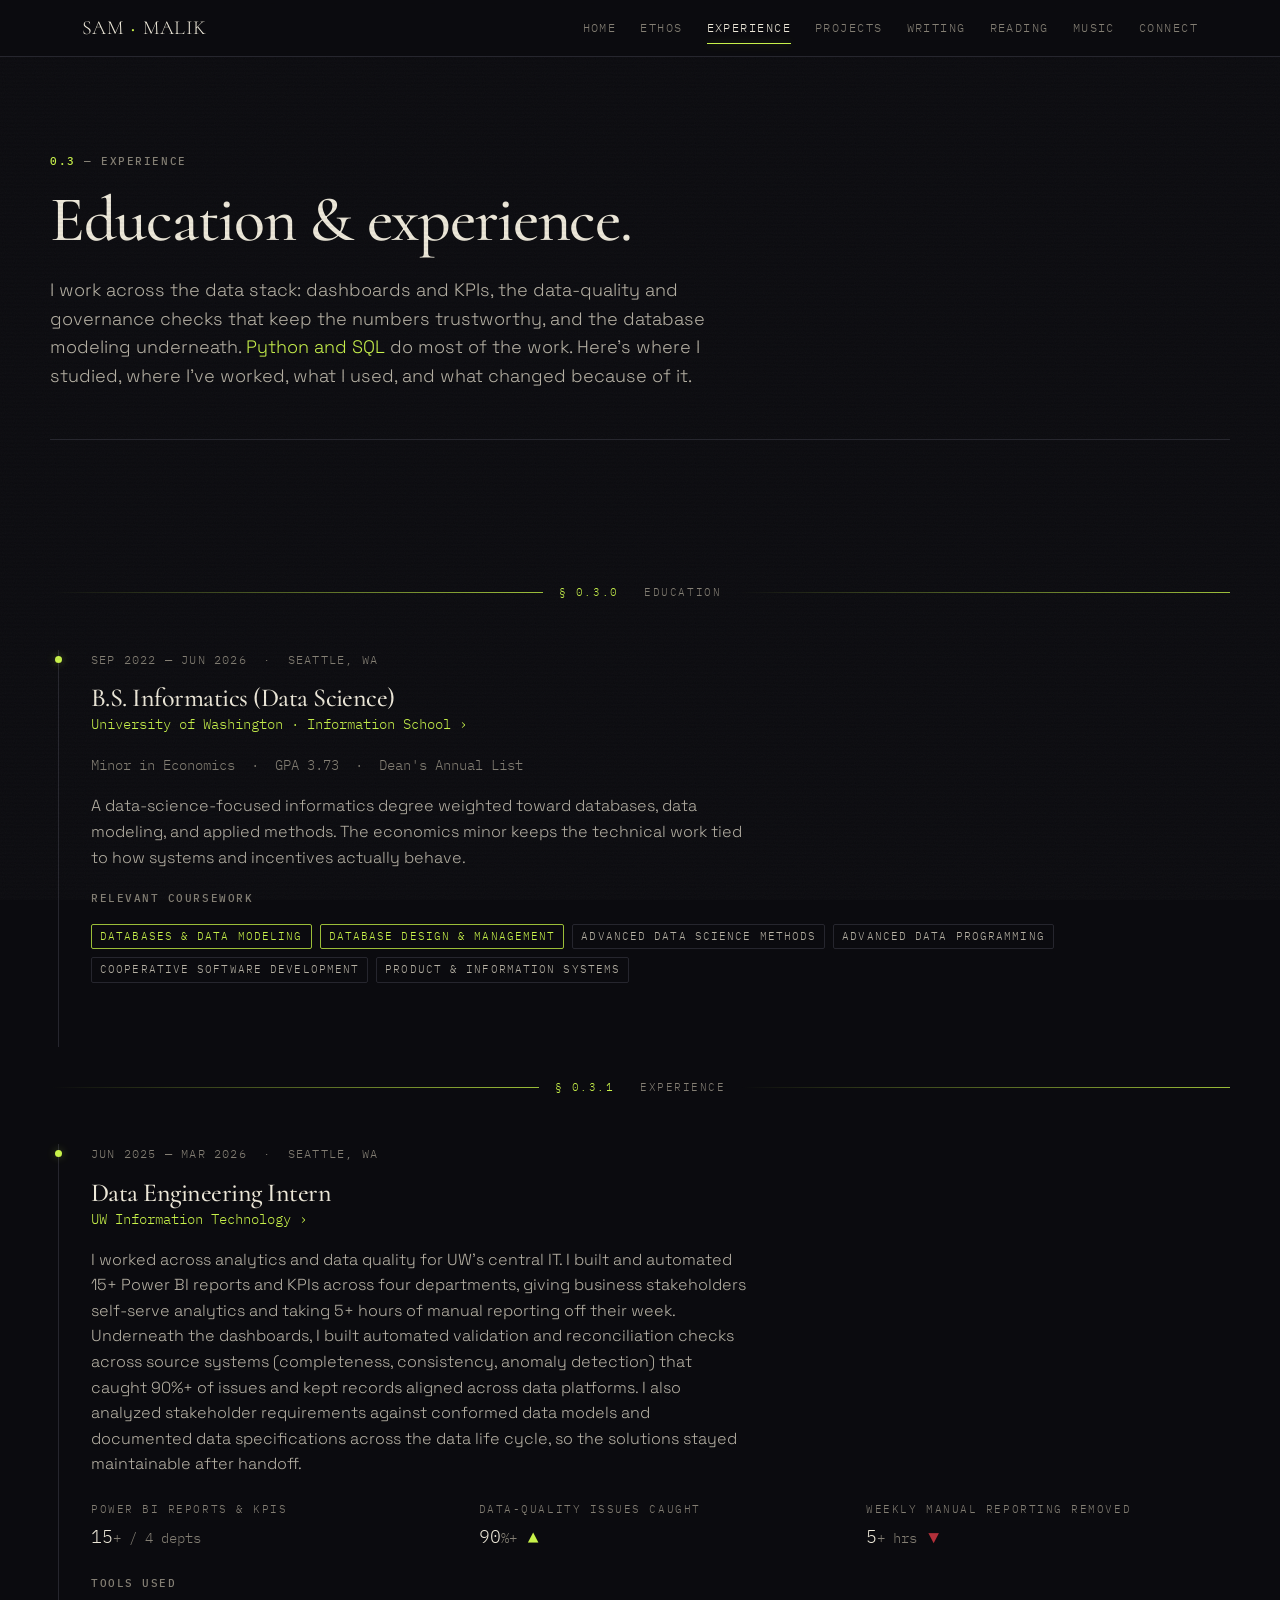
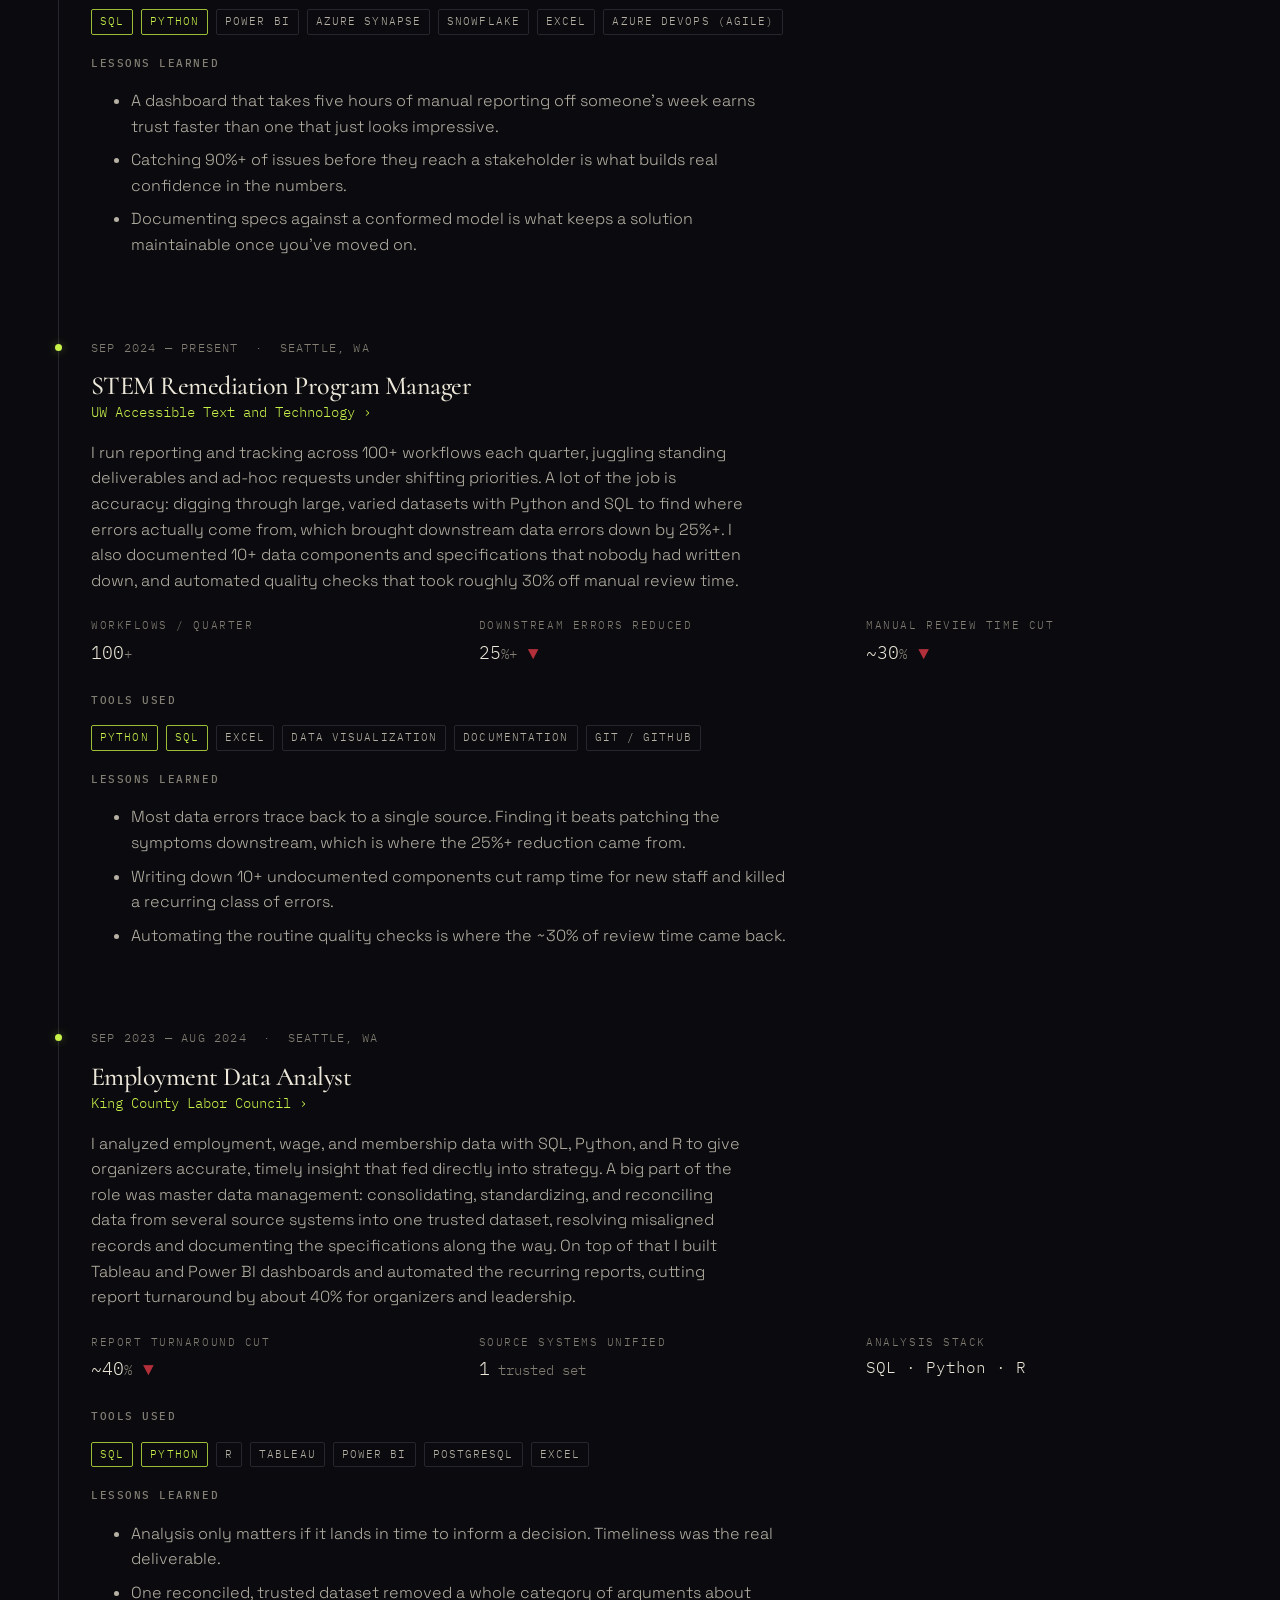
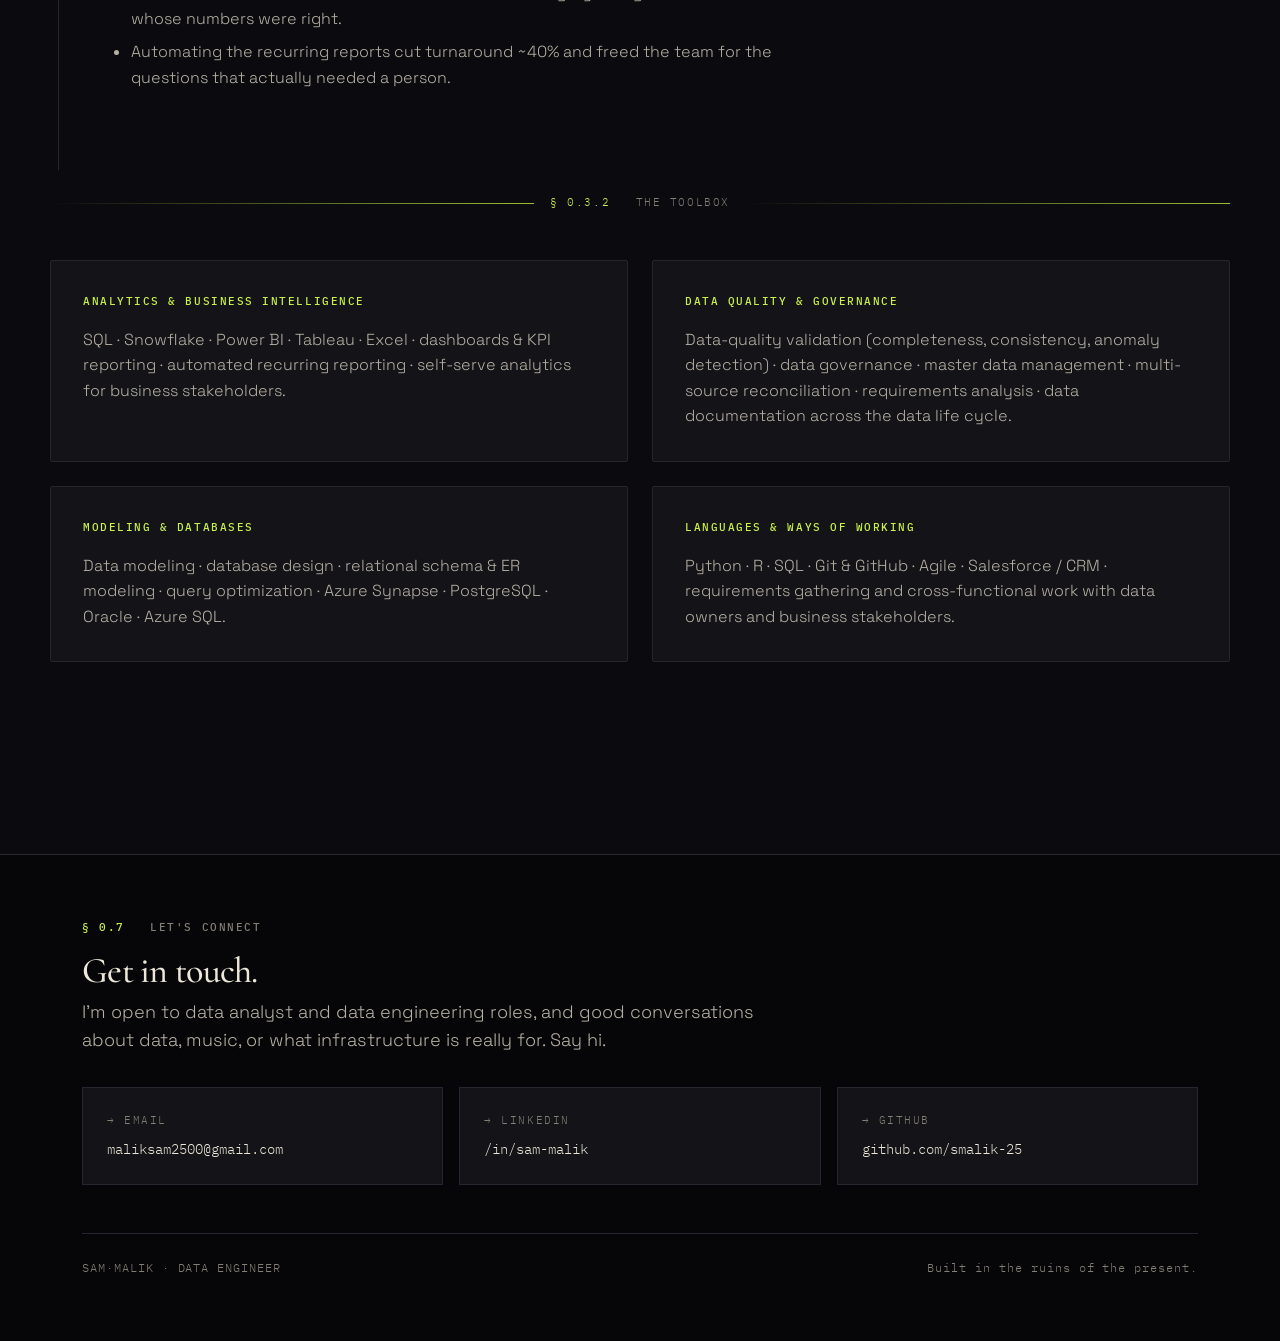
==== commit d07a10b4: "Add Off the clock: RYM music widget + concert log; personalize copy" ====
--- a/experience.html
+++ b/experience.html
@@ -22,6 +22,7 @@
         <a href="projects.html">Projects</a>
         <a href="writing.html">Writing</a>
         <a href="reading.html">Reading</a>
+        <a href="index.html#music">Music</a>
         <a href="#connect">Connect</a>
       </div>
     </div>
@@ -172,7 +173,7 @@
     <div class="footer__inner">
       <p class="eyebrow"><span class="idx">§ 0.7</span> &nbsp; LET'S CONNECT</p>
       <h2 class="display" style="margin:12px 0 8px">Get in touch.</h2>
-      <p class="lead" style="margin-bottom:32px">I'm open to data analyst and data engineering roles, and good conversations about data quality, BI, and what data infrastructure is really for.</p>
+      <p class="lead" style="margin-bottom:32px">I'm open to data analyst and data engineering roles, and good conversations about data, music, or what infrastructure is really for. Say hi.</p>
       <div class="connect-grid">
         <a class="connect-card" href="mailto:maliksam2500@gmail.com"><span class="cc-label">→ Email</span><span class="cc-value">maliksam2500@gmail.com</span></a>
         <a class="connect-card" href="https://www.linkedin.com/in/sam-malik" target="_blank" rel="noopener"><span class="cc-label">→ LinkedIn</span><span class="cc-value">/in/sam-malik</span></a>
--- a/assets/styles.css
+++ b/assets/styles.css
@@ -352,6 +352,29 @@
 .connect-card .cc-label { font-family: var(--font-mono); font-size: var(--t-micro); letter-spacing: .14em; text-transform: uppercase; color: var(--ash); }
 .connect-card .cc-value { color: var(--bone); font-family: var(--font-mono); font-size: var(--t-sm); word-break: break-all; }
 
+/* ---------- Music / RateYourMusic widget ---------- */
+.rym-grid { display: grid; grid-template-columns: repeat(auto-fill, minmax(214px, 1fr)); gap: var(--sp-3); }
+.rym-card { position: relative; border: var(--bw-hair) solid var(--hairline); background: var(--slab); padding: var(--sp-4); border-radius: var(--r-sm); transition: transform var(--dur) var(--ease), border-color var(--dur) var(--ease), background var(--dur) var(--ease); }
+.rym-card:hover { border-color: var(--hairline-2); background: var(--slab-2); transform: translateY(-2px); }
+.rym-card .rc-idx { position: absolute; top: 10px; right: 12px; font-family: var(--font-mono); font-size: var(--t-micro); color: var(--ash-dim); letter-spacing: .1em; }
+.rym-card .rc-artist { font-family: var(--font-display); font-size: var(--t-h3); color: var(--bone); line-height: 1.04; padding-right: 18px; }
+.rym-card .rc-album { font-family: var(--font-mono); font-size: var(--t-micro); letter-spacing: .1em; text-transform: uppercase; color: var(--ash); margin-top: 8px; }
+.rym-card .rc-album b { color: var(--phosphor-dim); font-weight: 500; }
+.rym-recent { list-style: none; padding: 0; margin: 0; }
+.rym-recent li { display: flex; justify-content: space-between; align-items: baseline; gap: var(--sp-3); padding: var(--sp-3) 0; border-top: var(--bw-hair) solid var(--hairline); }
+.rym-recent li:last-child { border-bottom: var(--bw-hair) solid var(--hairline); }
+.rym-recent .rr-title { color: var(--bone-dim); font-size: var(--t-sm); }
+.rym-recent .rr-title b { color: var(--bone); font-weight: 500; }
+.rym-recent .rr-year { font-family: var(--font-mono); font-size: var(--t-xs); color: var(--ash); white-space: nowrap; }
+
+/* ---------- Concert gallery ---------- */
+.gallery { display: grid; grid-template-columns: repeat(auto-fill, minmax(190px, 1fr)); gap: var(--sp-2); }
+.gallery .shot { display: block; aspect-ratio: 4/5; overflow: hidden; border: var(--bw-hair) solid var(--hairline); background: var(--pitch); position: relative; }
+.gallery .shot img { width: 100%; height: 100%; object-fit: cover; filter: grayscale(.2) contrast(1.03); transition: transform var(--dur-slow) var(--ease), filter var(--dur); display: block; }
+.gallery .shot:hover img { transform: scale(1.05); filter: grayscale(0) contrast(1.05); }
+.gallery .shot--wide { grid-column: span 2; aspect-ratio: 16/10; }
+@media (max-width: 860px) { .gallery .shot--wide { grid-column: span 1; aspect-ratio: 4/5; } }
+
 /* ---------- Footer ---------- */
 .footer { border-top: var(--bw-hair) solid var(--hairline); background: var(--pitch); margin-top: var(--sp-9); }
 .footer__inner { max-width: var(--maxw); margin: 0 auto; padding: var(--sp-8) var(--sp-6); }
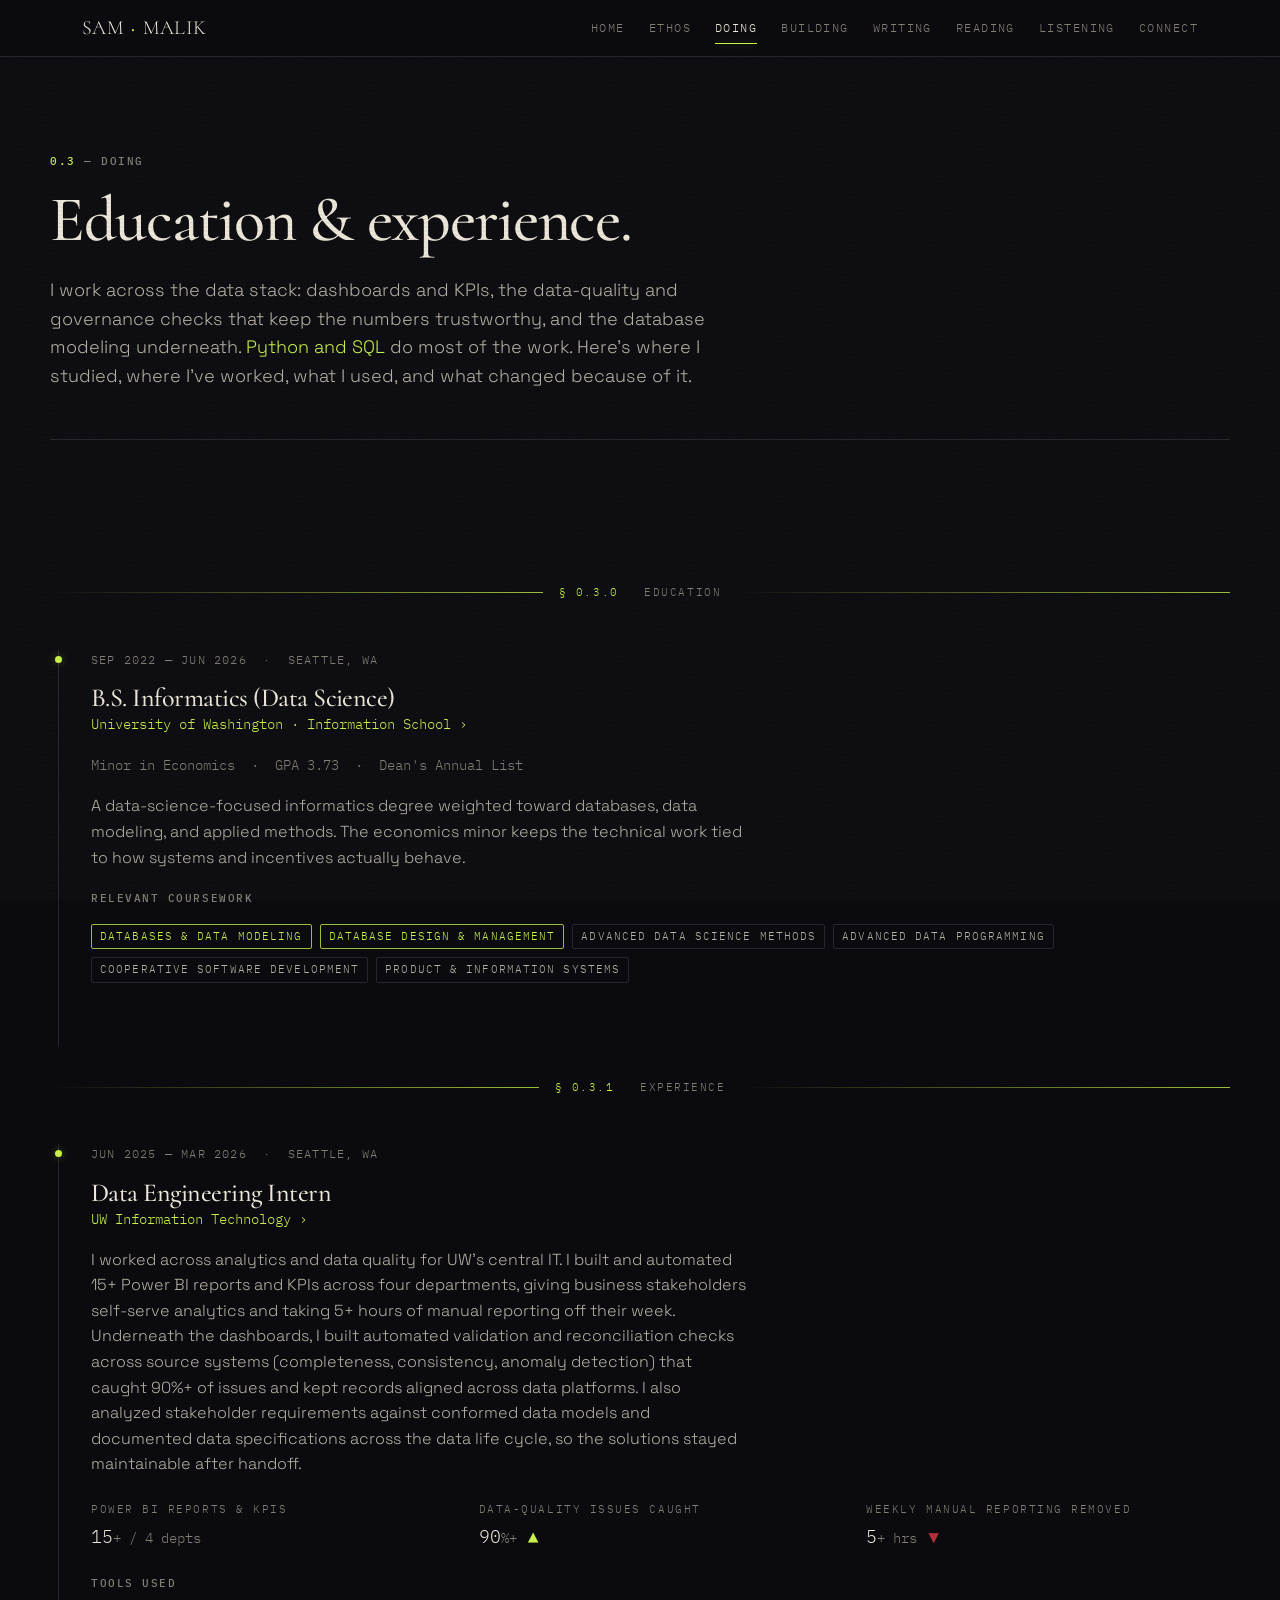
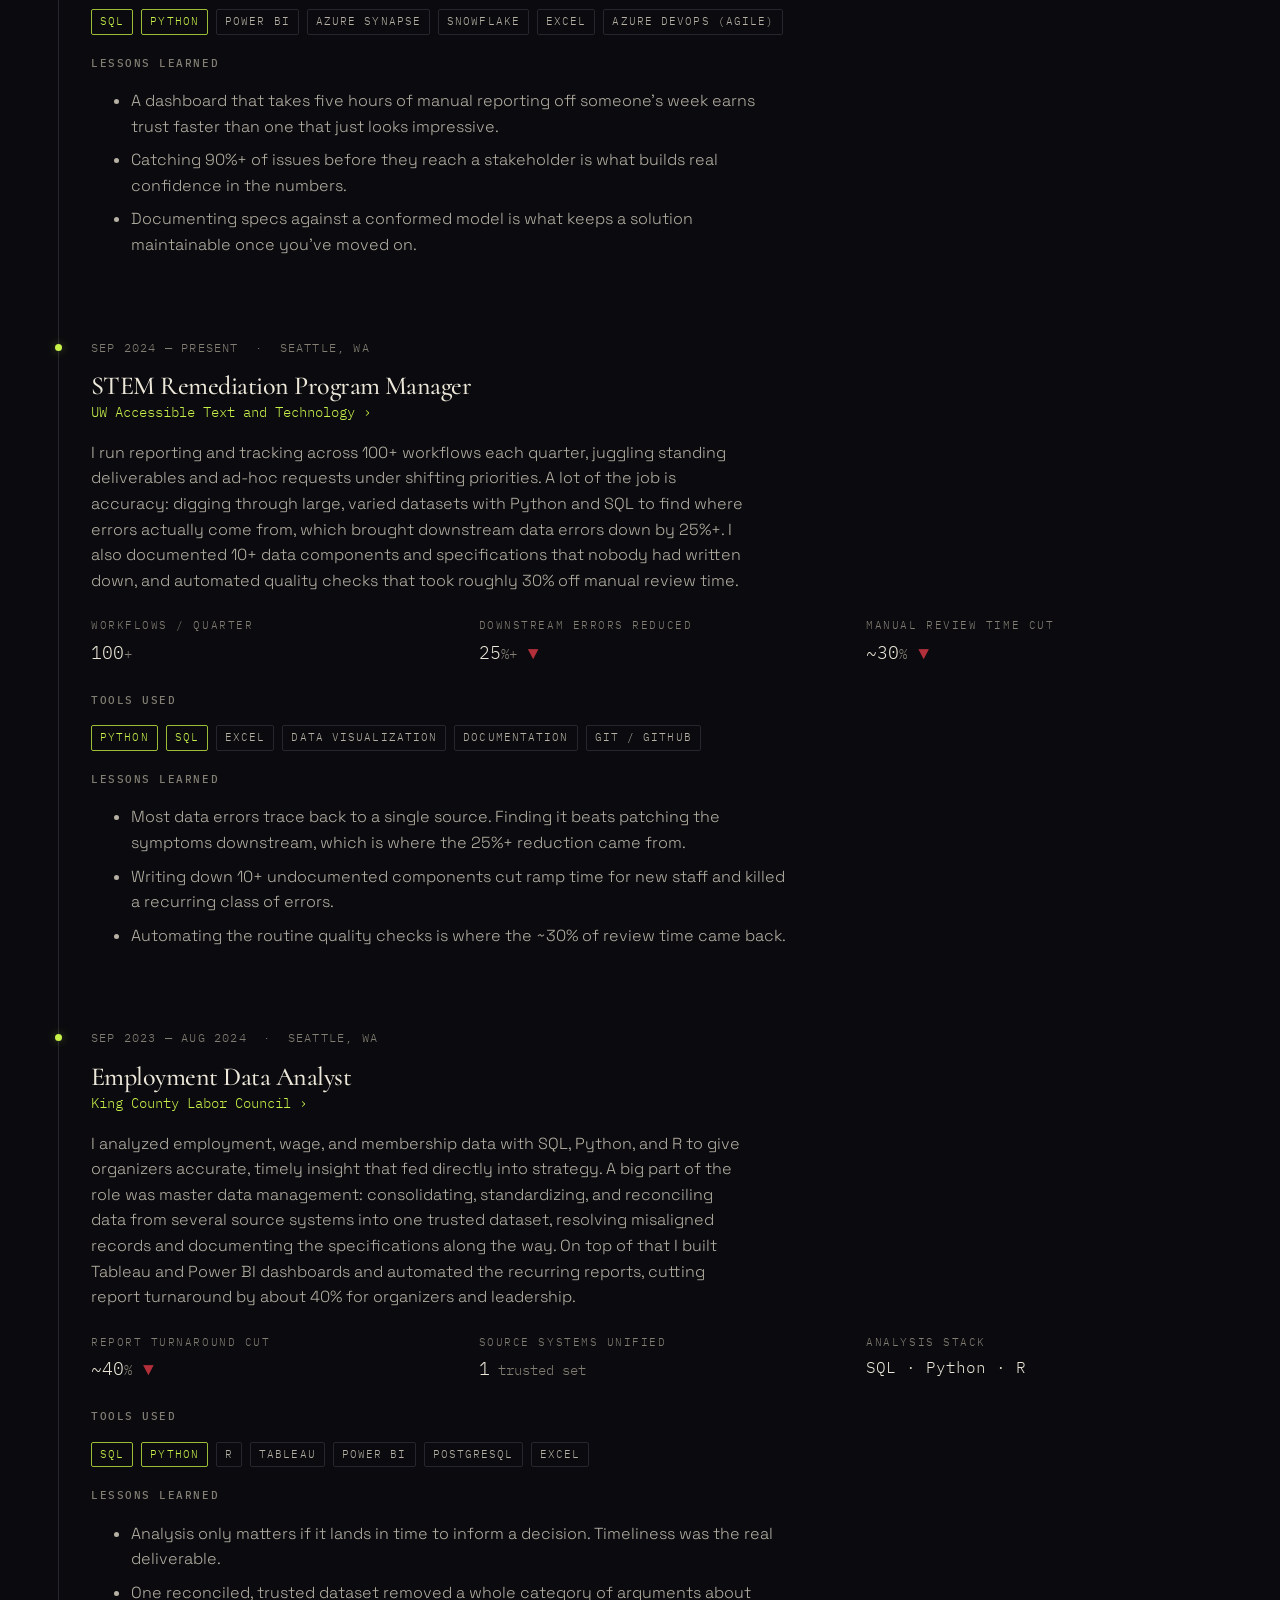
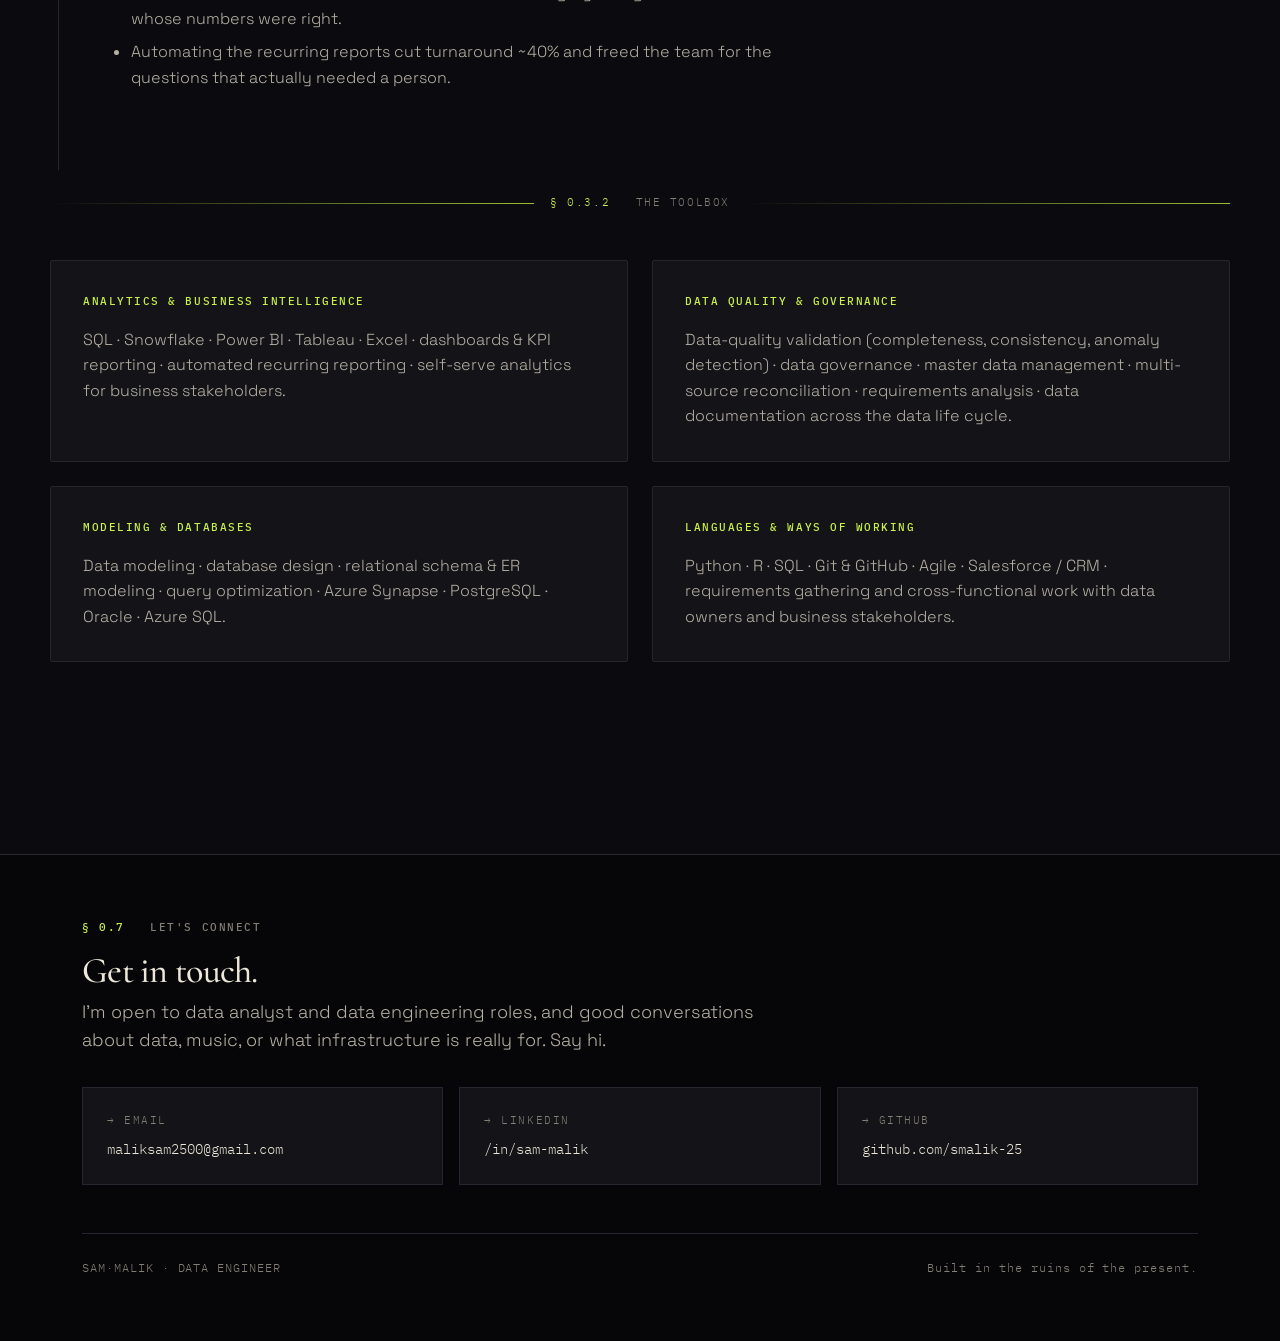
==== commit 706df27b: "Remove marquee; live Last.fm feed; new byline + personal bio" ====
--- a/experience.html
+++ b/experience.html
@@ -18,11 +18,11 @@
       <div class="nav__links">
         <a href="index.html">Home</a>
         <a href="index.html#ethos">Ethos</a>
-        <a href="experience.html">Experience</a>
-        <a href="projects.html">Projects</a>
+        <a href="experience.html">Doing</a>
+        <a href="projects.html">Building</a>
         <a href="writing.html">Writing</a>
         <a href="reading.html">Reading</a>
-        <a href="index.html#music">Music</a>
+        <a href="index.html#music">Listening</a>
         <a href="#connect">Connect</a>
       </div>
     </div>
@@ -30,7 +30,7 @@
 
   <main>
     <header class="page-head wrap">
-      <p class="eyebrow"><span class="idx">0.3</span> — EXPERIENCE</p>
+      <p class="eyebrow"><span class="idx">0.3</span> — DOING</p>
       <h1>Education &amp; experience.</h1>
       <p class="lead" style="margin-top:24px">
         I work across the data stack: dashboards and KPIs, the data-quality and governance checks that keep
--- a/assets/styles.css
+++ b/assets/styles.css
@@ -352,6 +352,33 @@
 .connect-card .cc-label { font-family: var(--font-mono); font-size: var(--t-micro); letter-spacing: .14em; text-transform: uppercase; color: var(--ash); }
 .connect-card .cc-value { color: var(--bone); font-family: var(--font-mono); font-size: var(--t-sm); word-break: break-all; }
 
+/* ---------- Hero split (bio + figure) ---------- */
+.hero-split { display: grid; grid-template-columns: 1fr; gap: var(--sp-7); align-items: center; }
+.bio-figure-wrap { display: flex; justify-content: center; }
+.bio-figure { max-width: 100%; height: auto; display: block; filter: grayscale(.12) contrast(1.03) drop-shadow(0 6px 30px rgba(0,0,0,.55)); }
+@media (min-width: 861px) {
+  .hero-split { grid-template-columns: 1.25fr .75fr; }
+}
+@media (max-width: 860px) {
+  .bio-figure-wrap { max-width: 380px; margin: 0 auto; }
+}
+
+/* ---------- Blinking caret ---------- */
+.caret { display: inline-block; width: .42em; height: 1.05em; margin-left: .18em; vertical-align: -.12em; background: var(--phosphor); box-shadow: var(--glow-sm); animation: blink 1.1s steps(1) infinite; }
+@keyframes blink { 0%, 50% { opacity: 1; } 50.01%, 100% { opacity: 0; } }
+
+/* ---------- Glitch on hover ---------- */
+.glitch { cursor: default; }
+.glitch:hover { animation: glitch .34s steps(2, end) 1; }
+@keyframes glitch {
+  0%   { text-shadow: 2px 0 var(--oxblood), -2px 0 var(--phosphor); transform: translateX(0); }
+  25%  { text-shadow: -2px 0 var(--oxblood), 2px 0 var(--phosphor); transform: translateX(1px); }
+  50%  { text-shadow: 1px 0 var(--phosphor), -1px 0 var(--oxblood); transform: translateX(-1px); }
+  75%  { text-shadow: -1px 0 var(--phosphor), 1px 0 var(--oxblood); transform: translateX(1px); }
+  100% { text-shadow: none; transform: translateX(0); }
+}
+@media (prefers-reduced-motion: reduce) { .glitch:hover { animation: none; } .caret { animation: none; } }
+
 /* ---------- Music / RateYourMusic widget ---------- */
 .rym-grid { display: grid; grid-template-columns: repeat(auto-fill, minmax(214px, 1fr)); gap: var(--sp-3); }
 .rym-card { position: relative; border: var(--bw-hair) solid var(--hairline); background: var(--slab); padding: var(--sp-4); border-radius: var(--r-sm); transition: transform var(--dur) var(--ease), border-color var(--dur) var(--ease), background var(--dur) var(--ease); }
@@ -361,11 +388,30 @@
 .rym-card .rc-album { font-family: var(--font-mono); font-size: var(--t-micro); letter-spacing: .1em; text-transform: uppercase; color: var(--ash); margin-top: 8px; }
 .rym-card .rc-album b { color: var(--phosphor-dim); font-weight: 500; }
 .rym-recent { list-style: none; padding: 0; margin: 0; }
-.rym-recent li { display: flex; justify-content: space-between; align-items: baseline; gap: var(--sp-3); padding: var(--sp-3) 0; border-top: var(--bw-hair) solid var(--hairline); }
+.rym-recent li { display: flex; justify-content: space-between; align-items: center; gap: var(--sp-4); padding: var(--sp-3) 0; border-top: var(--bw-hair) solid var(--hairline); }
 .rym-recent li:last-child { border-bottom: var(--bw-hair) solid var(--hairline); }
-.rym-recent .rr-title { color: var(--bone-dim); font-size: var(--t-sm); }
+.rym-recent .rr-title { color: var(--bone-dim); font-size: var(--t-sm); line-height: 1.3; }
 .rym-recent .rr-title b { color: var(--bone); font-weight: 500; }
-.rym-recent .rr-year { font-family: var(--font-mono); font-size: var(--t-xs); color: var(--ash); white-space: nowrap; }
+.rym-recent .rr-rate { display: flex; flex-direction: column; align-items: flex-end; gap: 2px; white-space: nowrap; }
+.rym-recent .rr-stars { font-size: var(--t-sm); color: var(--phosphor); letter-spacing: 1px; line-height: 1; }
+.rym-recent .rr-stars i { color: var(--ash-dim); font-style: normal; }
+.rym-recent .rr-date { font-family: var(--font-mono); font-size: var(--t-micro); color: var(--ash); letter-spacing: .08em; }
+
+/* ---------- Last.fm live feed ---------- */
+.lastfm { position: relative; border: var(--bw-hair) solid var(--hairline); background: var(--slab); border-radius: var(--r-sm); padding: var(--sp-4) var(--sp-5) var(--sp-2); overflow: hidden; }
+.lastfm::before { content: ""; position: absolute; left: 0; top: 0; height: 2px; width: 100%; background: var(--phosphor); box-shadow: var(--glow-sm); }
+.lastfm__head { display: flex; align-items: center; gap: 10px; font-family: var(--font-mono); font-size: var(--t-micro); letter-spacing: .14em; text-transform: uppercase; color: var(--ash); padding-top: var(--sp-1); }
+.lastfm__head .dot { width: 7px; height: 7px; border-radius: var(--r-pill); background: var(--phosphor); box-shadow: var(--glow-sm); animation: blink 1.6s steps(1) infinite; flex: 0 0 auto; }
+.lastfm__head a { margin-left: auto; color: var(--ash); }
+.lastfm__head a:hover { color: var(--phosphor); }
+.lf-list { list-style: none; margin: var(--sp-2) 0 0; padding: 0; }
+.lf-row { display: flex; justify-content: space-between; align-items: baseline; gap: var(--sp-3); padding: var(--sp-2) 0; border-top: var(--bw-hair) solid var(--hairline); }
+.lf-row:first-child { border-top: none; }
+.lf-track { color: var(--bone-dim); font-size: var(--t-sm); line-height: 1.3; }
+.lf-track b { color: var(--bone); font-weight: 500; }
+.lf-when { font-family: var(--font-mono); font-size: var(--t-micro); color: var(--ash); white-space: nowrap; letter-spacing: .06em; }
+.lf-row--now .lf-track b { color: var(--phosphor); }
+.lf-now-tag { font-family: var(--font-mono); font-size: var(--t-micro); letter-spacing: .12em; color: var(--phosphor); white-space: nowrap; text-shadow: var(--glow-text); }
 
 /* ---------- Concert gallery ---------- */
 .gallery { display: grid; grid-template-columns: repeat(auto-fill, minmax(190px, 1fr)); gap: var(--sp-2); }
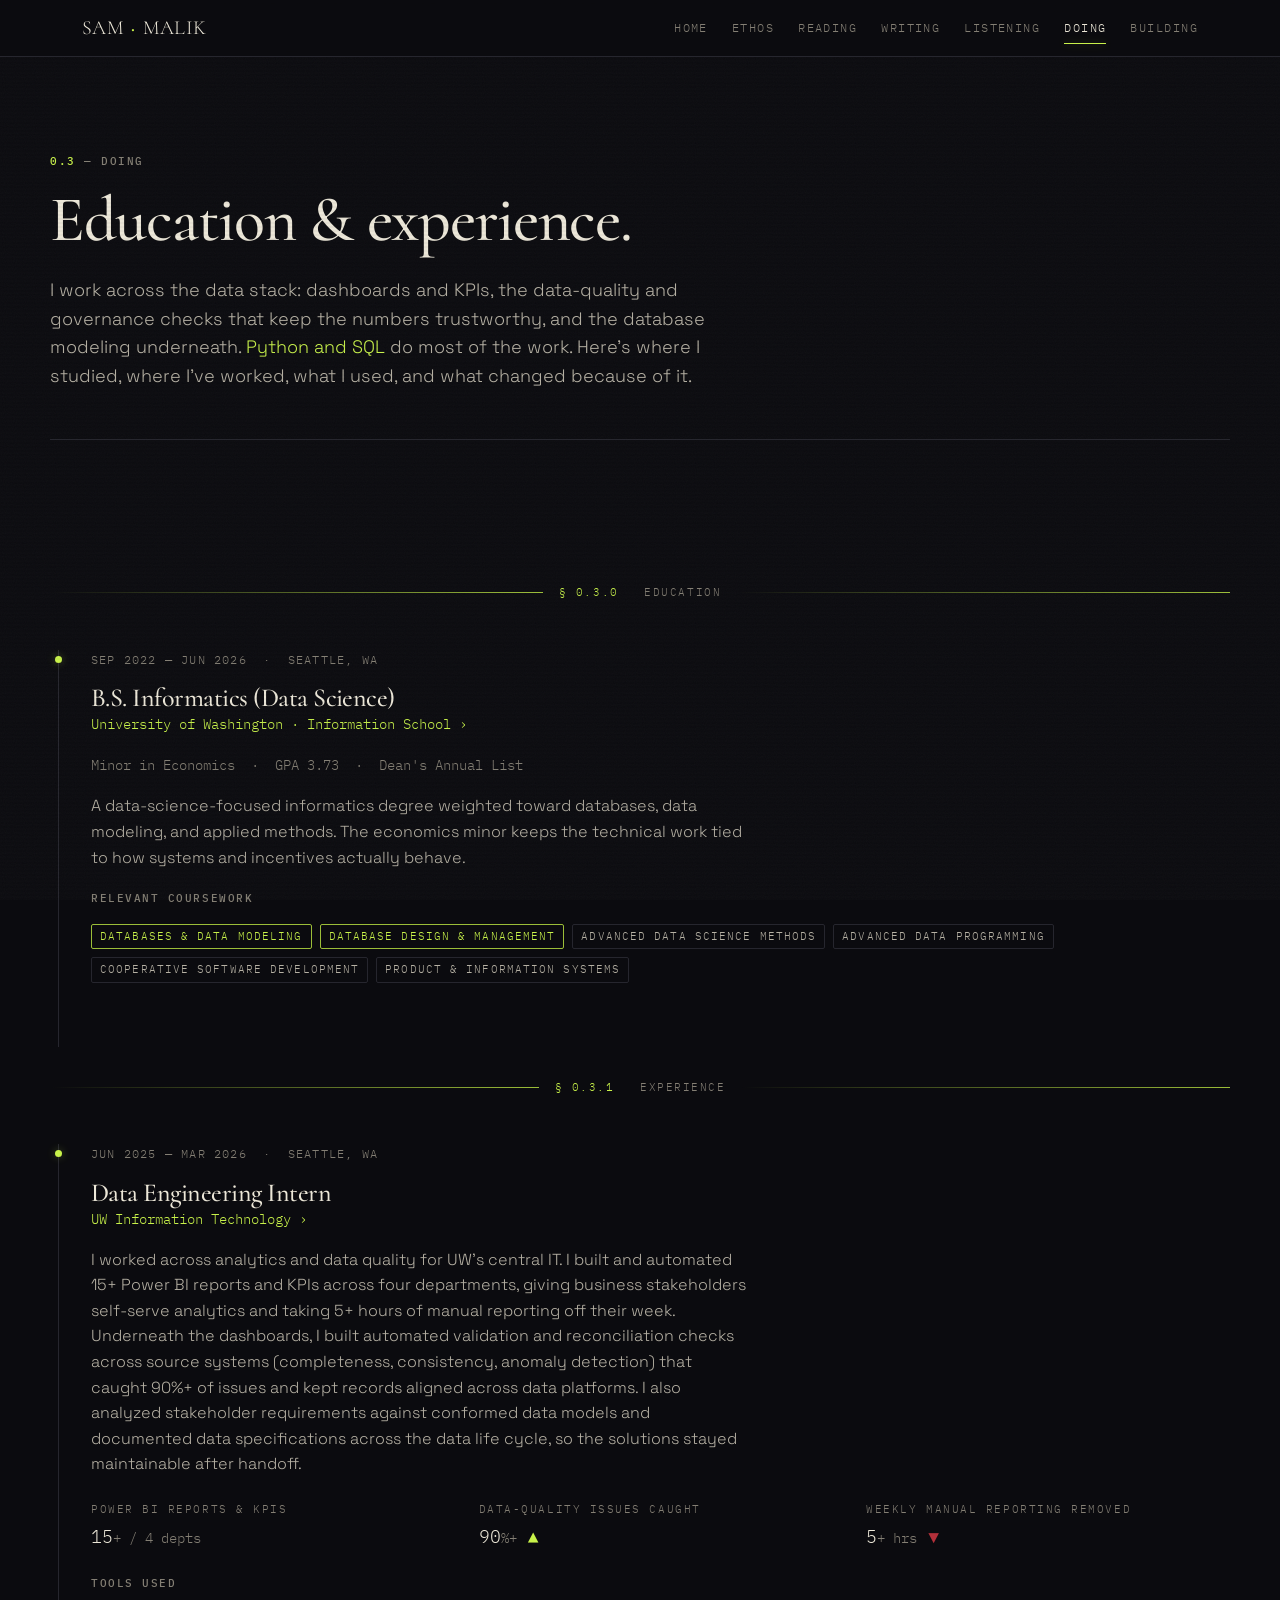
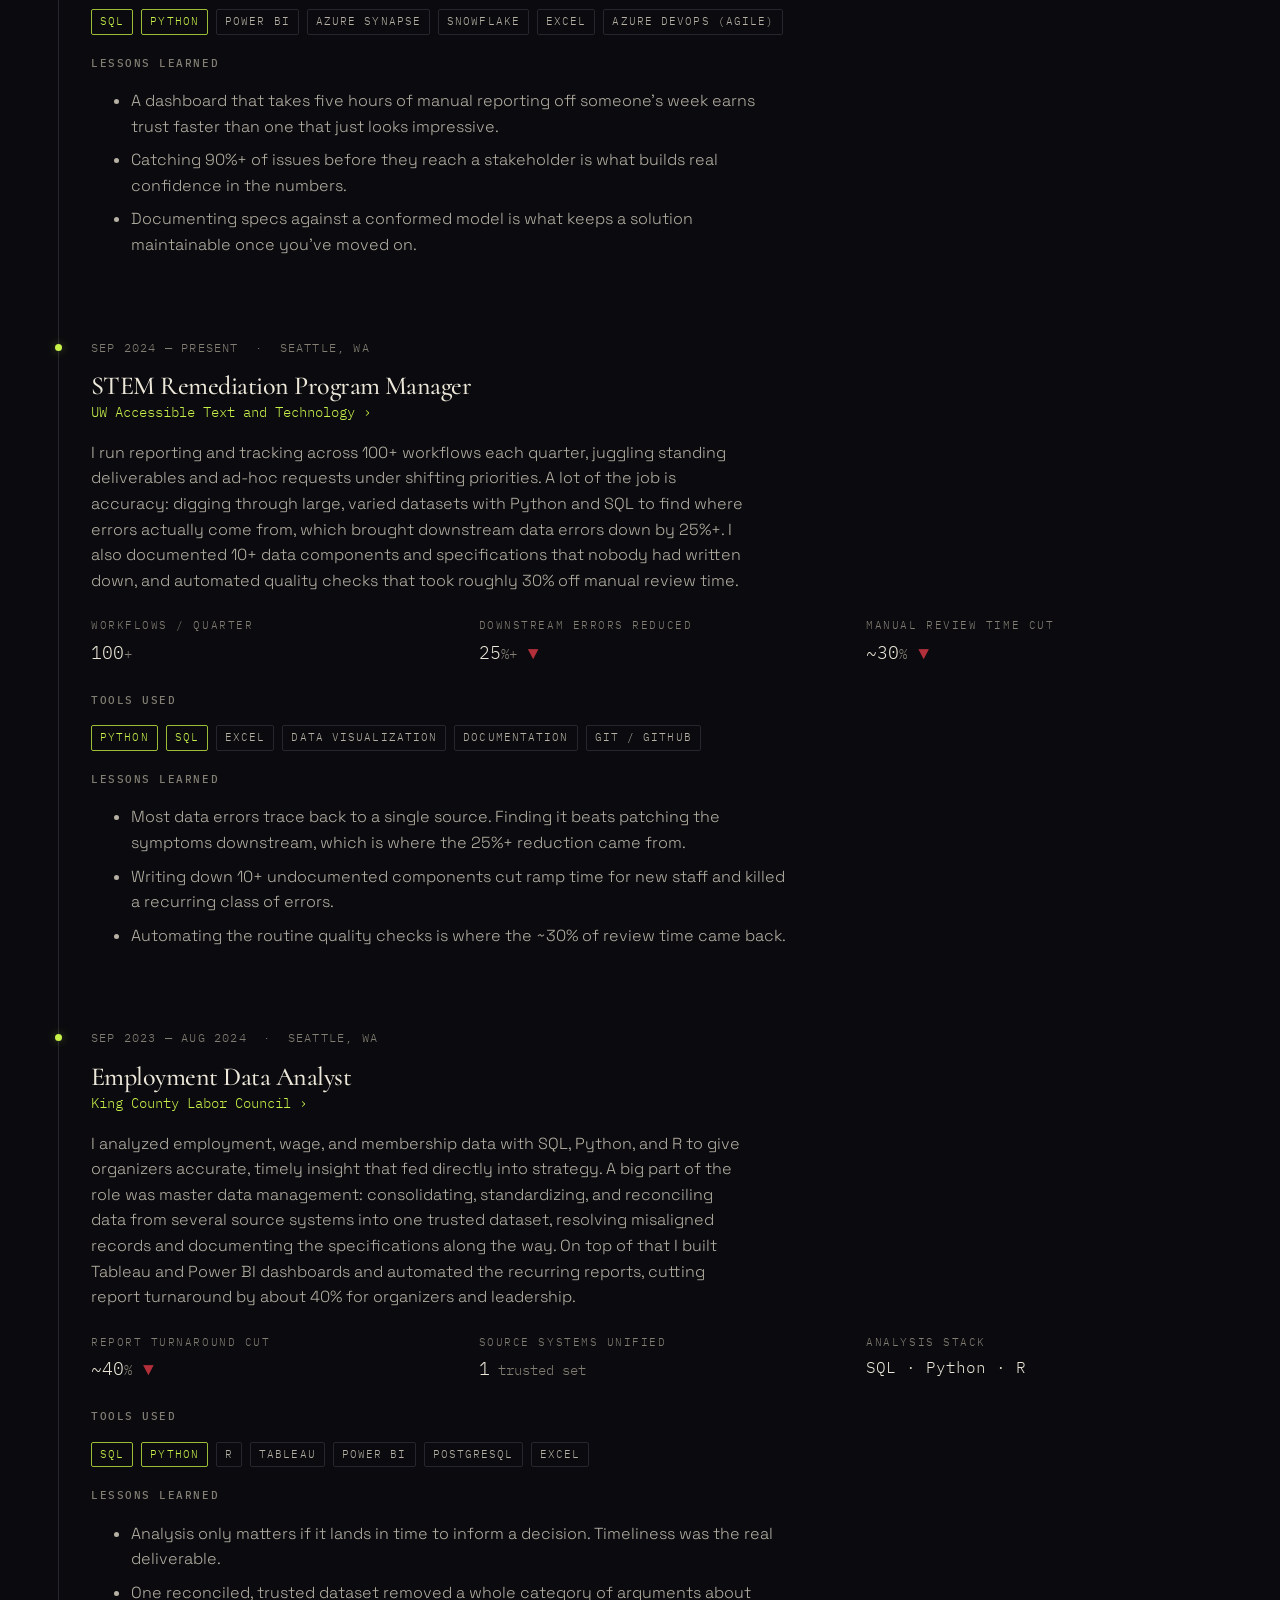
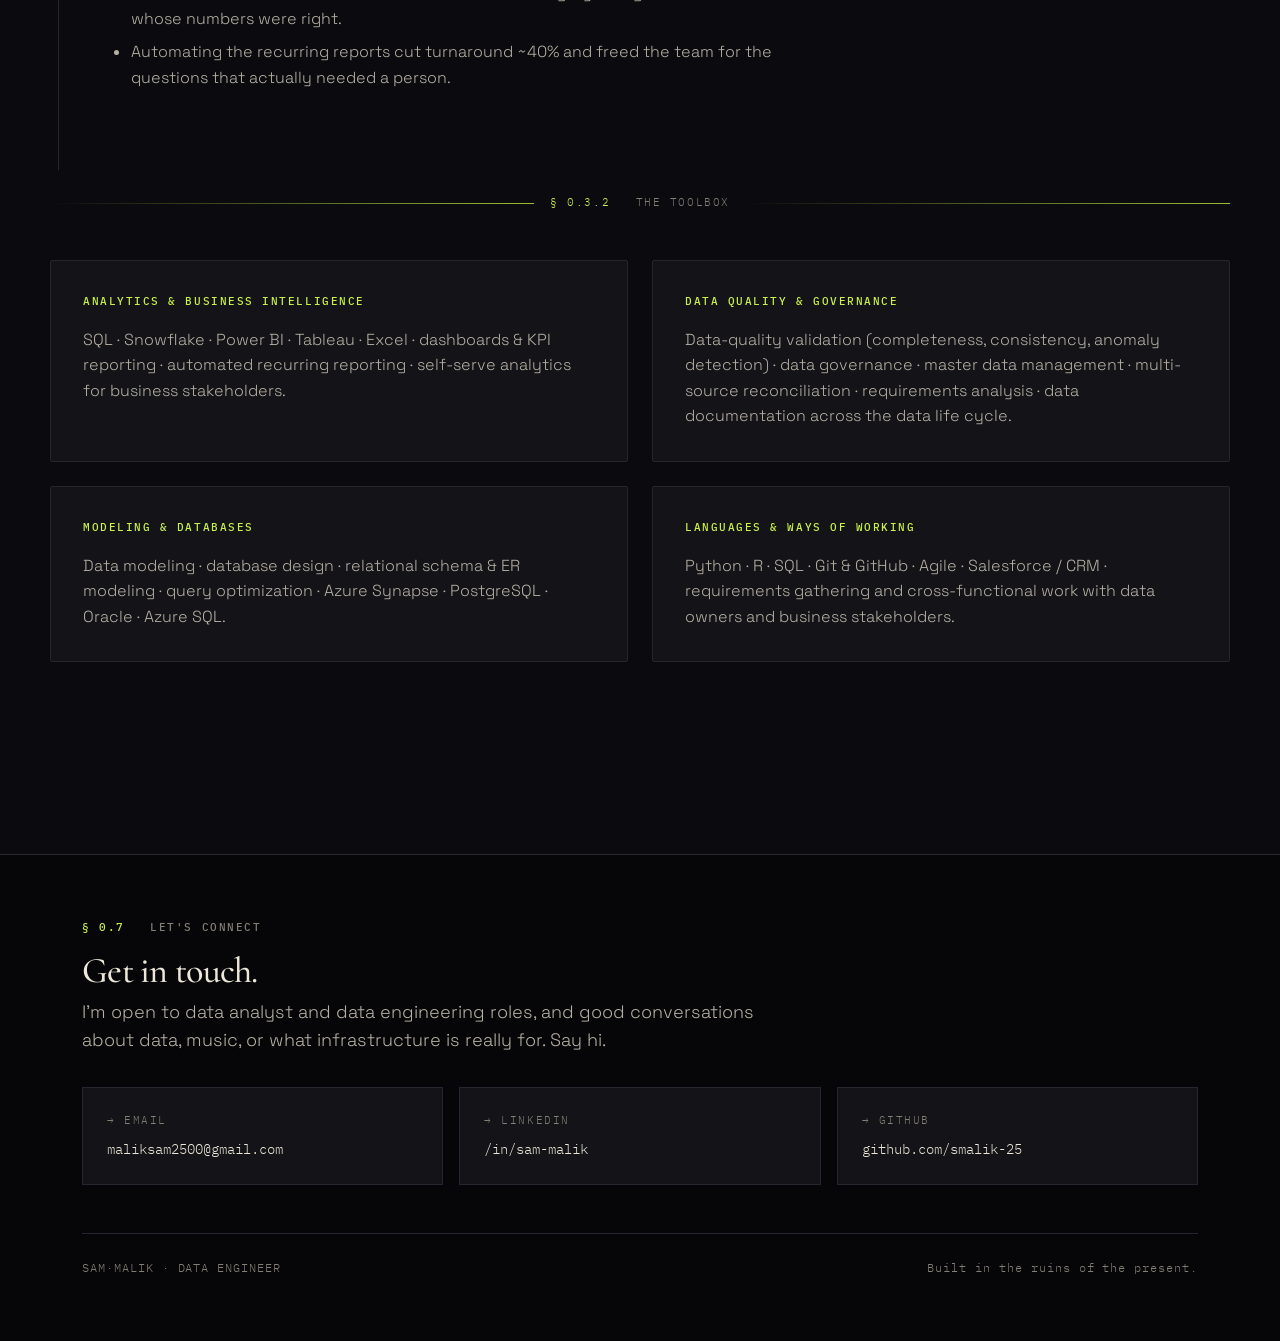
==== commit bca38b11: "Restructure home (reading/writing folded in); session-replay; nav reorder; personal bio" ====
--- a/experience.html
+++ b/experience.html
@@ -18,12 +18,11 @@
       <div class="nav__links">
         <a href="index.html">Home</a>
         <a href="index.html#ethos">Ethos</a>
+        <a href="index.html#reading">Reading</a>
+        <a href="index.html#writing">Writing</a>
+        <a href="index.html#music">Listening</a>
         <a href="experience.html">Doing</a>
         <a href="projects.html">Building</a>
-        <a href="writing.html">Writing</a>
-        <a href="reading.html">Reading</a>
-        <a href="index.html#music">Listening</a>
-        <a href="#connect">Connect</a>
       </div>
     </div>
   </nav>
--- a/assets/styles.css
+++ b/assets/styles.css
@@ -397,6 +397,23 @@
 .rym-recent .rr-stars i { color: var(--ash-dim); font-style: normal; }
 .rym-recent .rr-date { font-family: var(--font-mono); font-size: var(--t-micro); color: var(--ash); letter-spacing: .08em; }
 
+/* ---------- Session-replay readout (hero) ---------- */
+.sessionlog { margin-top: var(--sp-4); border: var(--bw-hair) solid var(--hairline); background: var(--pitch); border-radius: var(--r-sm); overflow: hidden; font-family: var(--font-mono); }
+.sl-head { display: flex; align-items: center; gap: 8px; padding: 7px 10px; border-bottom: var(--bw-hair) solid var(--hairline); font-size: var(--t-micro); letter-spacing: .12em; text-transform: uppercase; color: var(--ash); }
+.sl-head .dots { display: flex; gap: 5px; }
+.sl-head .dots i { width: 6px; height: 6px; border-radius: var(--r-pill); background: var(--hairline-2); display: inline-block; }
+.sl-head .dots i.live { background: var(--phosphor); box-shadow: var(--glow-sm); }
+.sl-head .sl-count { margin-left: auto; color: var(--ash-dim); }
+.sl-body { padding: 8px 11px; min-height: 158px; font-size: 11px; line-height: 1.95; }
+.sl-row { white-space: nowrap; overflow: hidden; text-overflow: ellipsis; color: var(--bone-dim); }
+.sl-row .sl-t { color: var(--ash-dim); }
+.sl-tag { font-weight: 500; }
+.sl-tag.p { color: var(--phosphor); }
+.sl-tag.w { color: var(--signal-warn); }
+.sl-tag.o { color: var(--oxblood-lift); }
+.sl-readout { display: flex; gap: 18px; padding: 8px 11px; border-top: var(--bw-hair) solid var(--hairline); font-size: var(--t-micro); letter-spacing: .12em; text-transform: uppercase; color: var(--ash); }
+.sl-readout b { color: var(--phosphor); font-variant-numeric: tabular-nums; }
+
 /* ---------- Last.fm live feed ---------- */
 .lastfm { position: relative; border: var(--bw-hair) solid var(--hairline); background: var(--slab); border-radius: var(--r-sm); padding: var(--sp-4) var(--sp-5) var(--sp-2); overflow: hidden; }
 .lastfm::before { content: ""; position: absolute; left: 0; top: 0; height: 2px; width: 100%; background: var(--phosphor); box-shadow: var(--glow-sm); }
@@ -419,6 +436,8 @@
 .gallery .shot img { width: 100%; height: 100%; object-fit: cover; filter: grayscale(.2) contrast(1.03); transition: transform var(--dur-slow) var(--ease), filter var(--dur); display: block; }
 .gallery .shot:hover img { transform: scale(1.05); filter: grayscale(0) contrast(1.05); }
 .gallery .shot--wide { grid-column: span 2; aspect-ratio: 16/10; }
+.gallery .shot--empty { background-image: linear-gradient(var(--hairline) 1px, transparent 1px), linear-gradient(90deg, var(--hairline) 1px, transparent 1px); background-size: 22px 22px; background-color: var(--pitch); }
+.gallery .shot--empty::after { content: "▢ PHOTO"; position: absolute; inset: 0; display: flex; align-items: center; justify-content: center; font-family: var(--font-mono); font-size: var(--t-micro); letter-spacing: .14em; color: var(--ash-dim); }
 @media (max-width: 860px) { .gallery .shot--wide { grid-column: span 1; aspect-ratio: 4/5; } }
 
 /* ---------- Footer ---------- */
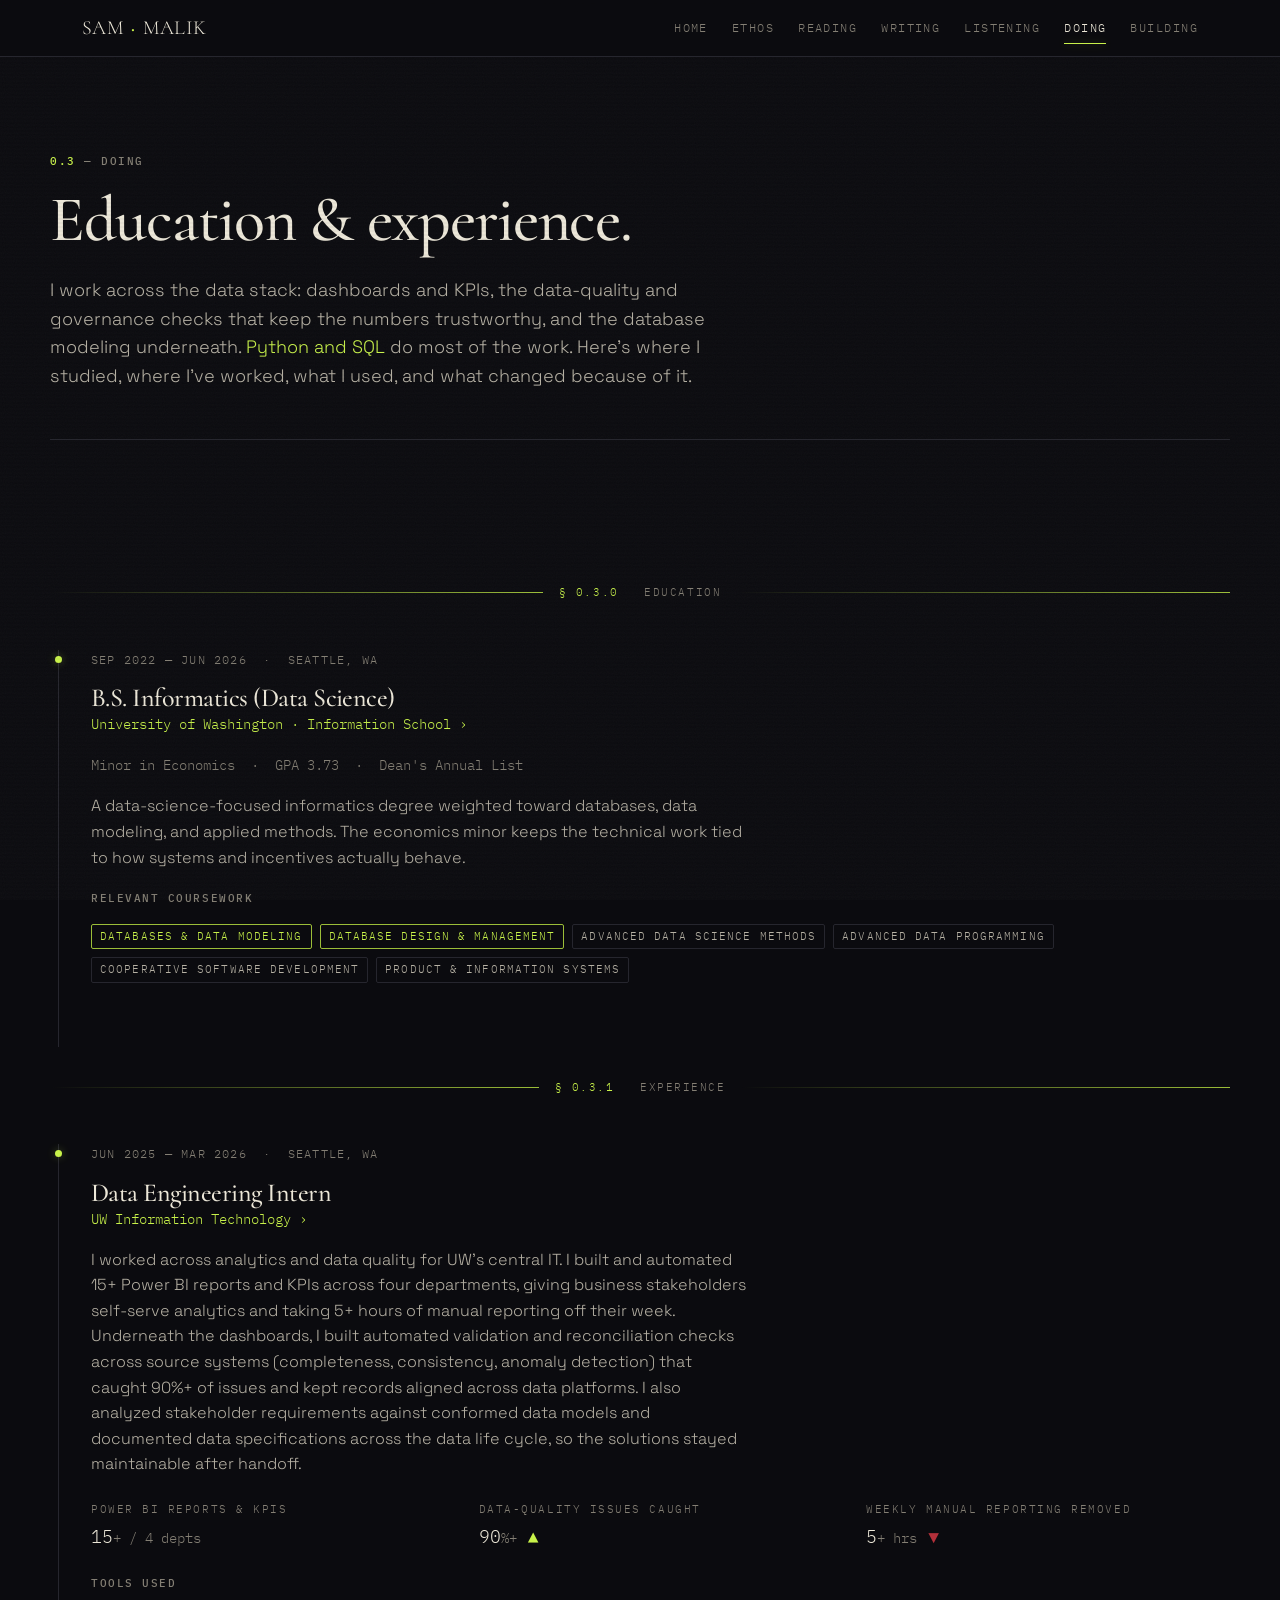
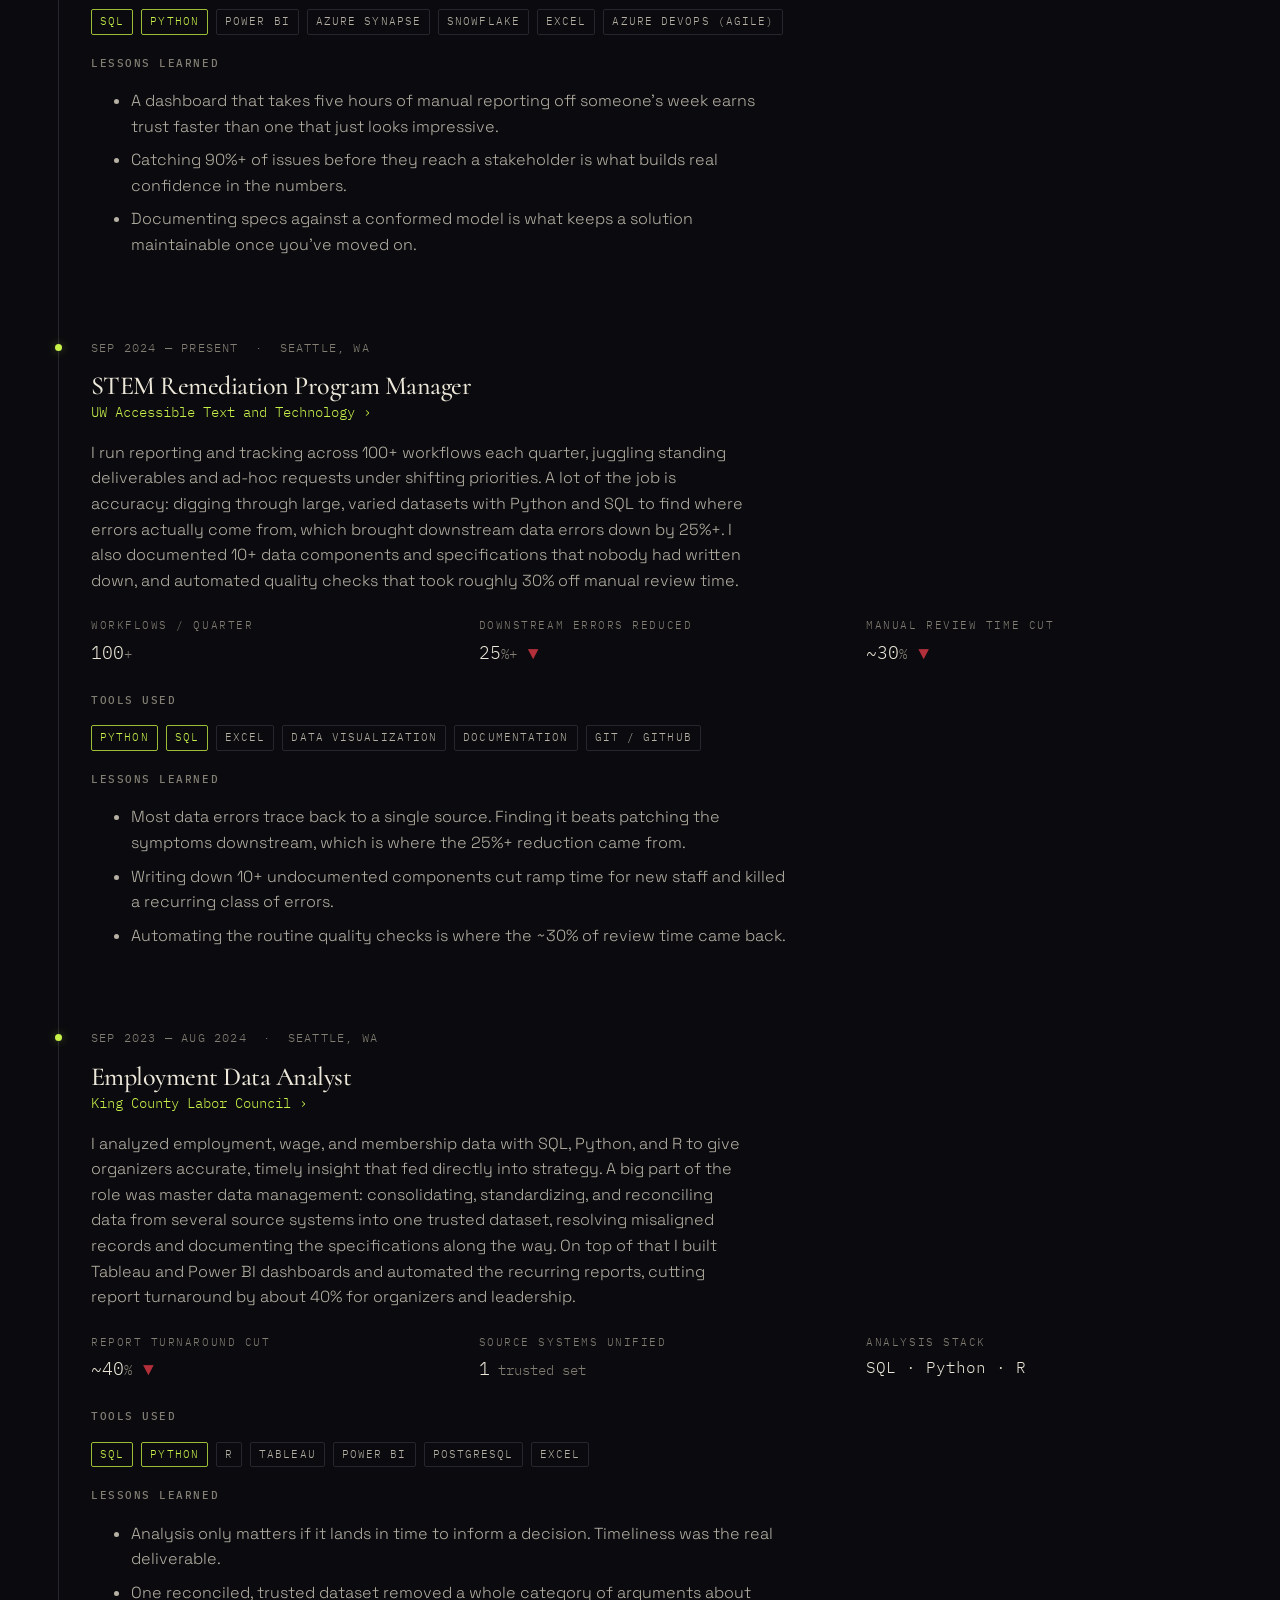
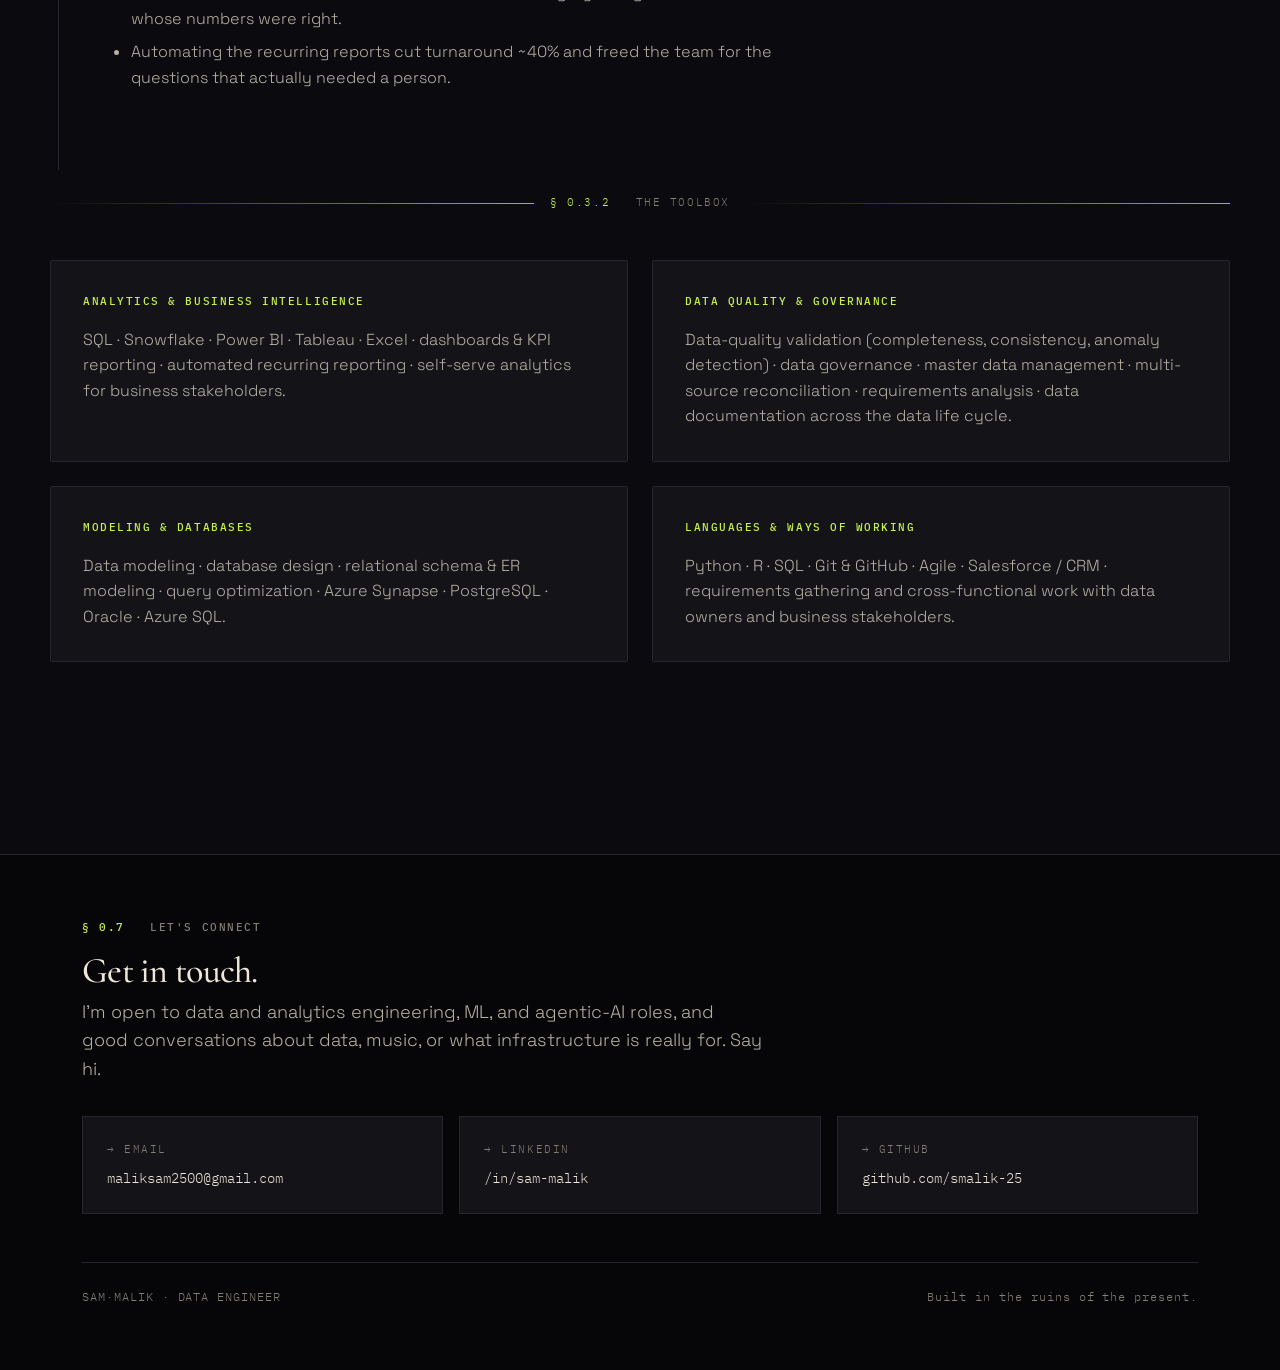
==== commit 816f10c4: "feat(projects): rework into 6 featured case studies + archive - Reorder to 6 featured (00 ModelSense" ====
--- a/experience.html
+++ b/experience.html
@@ -172,7 +172,7 @@
     <div class="footer__inner">
       <p class="eyebrow"><span class="idx">§ 0.7</span> &nbsp; LET'S CONNECT</p>
       <h2 class="display" style="margin:12px 0 8px">Get in touch.</h2>
-      <p class="lead" style="margin-bottom:32px">I'm open to data analyst and data engineering roles, and good conversations about data, music, or what infrastructure is really for. Say hi.</p>
+      <p class="lead" style="margin-bottom:32px">I'm open to data and analytics engineering, ML, and agentic-AI roles, and good conversations about data, music, or what infrastructure is really for. Say hi.</p>
       <div class="connect-grid">
         <a class="connect-card" href="mailto:maliksam2500@gmail.com"><span class="cc-label">→ Email</span><span class="cc-value">maliksam2500@gmail.com</span></a>
         <a class="connect-card" href="https://www.linkedin.com/in/sam-malik" target="_blank" rel="noopener"><span class="cc-label">→ LinkedIn</span><span class="cc-value">/in/sam-malik</span></a>
--- a/assets/styles.css
+++ b/assets/styles.css
@@ -236,6 +236,23 @@
 .rule__label { font-family: var(--font-mono); font-size: var(--t-micro); letter-spacing: .14em; text-transform: uppercase; color: var(--ash); white-space: nowrap; }
 .rule__label .idx { color: var(--phosphor); }
 .rule--accent::before, .rule--accent::after { background: linear-gradient(90deg, transparent, var(--phosphor-dim)); }
+
+/* ---------- Archive (compact project rows) ---------- */
+.arch-list { border-top: var(--bw-hair) solid var(--hairline); }
+.arch-row { display: grid; grid-template-columns: 1fr auto; gap: var(--sp-4) var(--sp-6); align-items: baseline;
+  padding: var(--sp-5) 0; border-bottom: var(--bw-hair) solid var(--hairline); transition: background var(--dur) var(--ease); }
+.arch-row:hover { background: var(--slab); }
+.arch-row__main { min-width: 0; }
+.arch-row__title { font-family: var(--font-display); font-size: var(--t-h3); color: var(--bone); line-height: 1.1; margin: 0 0 6px; }
+.arch-row__desc { color: var(--bone-dim); font-size: var(--t-sm); max-width: 74ch; margin: 0 0 var(--sp-3); }
+.arch-row__tags { display: flex; flex-wrap: wrap; gap: var(--sp-2); }
+.arch-row__links { display: flex; flex-direction: column; gap: var(--sp-2); align-items: flex-end; white-space: nowrap; }
+.arch-row__links a { font-family: var(--font-mono); font-size: var(--t-xs); letter-spacing: .08em; text-transform: uppercase; color: var(--ash); }
+.arch-row__links a:hover { color: var(--phosphor); }
+@media (max-width: 860px) {
+  .arch-row { grid-template-columns: 1fr; }
+  .arch-row__links { flex-direction: row; align-items: center; gap: var(--sp-4); margin-top: var(--sp-1); }
+}
 
 /* ---------- Marquee ---------- */
 .marquee { overflow: hidden; border-top: var(--bw-hair) solid var(--hairline); border-bottom: var(--bw-hair) solid var(--hairline); background: var(--pitch); }
@@ -331,18 +348,16 @@
 
 /* ---------- Reading shelf ---------- */
 .shelf { display: grid; grid-template-columns: repeat(3, 1fr); gap: var(--sp-5); }
-.shelf--flow { display: flex; align-items: flex-start; gap: var(--sp-3); }
+.shelf--flow { display: flex; align-items: flex-start; gap: var(--sp-5); }
 .shelf--flow .book { flex: 1 1 0; min-width: 0; }
-.shelf-arrow { flex: 0 0 auto; align-self: flex-start; margin-top: 80px; color: var(--phosphor); font-family: var(--font-mono); font-size: var(--t-h2); text-shadow: var(--glow-text); }
-.book { display: flex; flex-direction: column; gap: var(--sp-4); }
-.book__cover { aspect-ratio: 2/3; border: var(--bw-hair) solid var(--hairline); background: linear-gradient(160deg, var(--slab-2), var(--pitch)); position: relative; display: flex; align-items: flex-end; padding: var(--sp-4); }
-.book__cover .spine { position: absolute; left: 0; top: 0; bottom: 0; width: 6px; background: var(--oxblood); }
-.book__cover--current .spine { background: var(--phosphor); box-shadow: var(--glow-sm); }
-.book__cover .ct { font-family: var(--font-display); font-style: italic; color: var(--bone); font-size: var(--t-h3); line-height: 1.05; }
-.book__status { font-family: var(--font-mono); font-size: var(--t-micro); letter-spacing: .14em; text-transform: uppercase; }
+.shelf-arrow { flex: 0 0 auto; align-self: flex-start; margin-top: 6px; color: var(--phosphor); font-family: var(--font-mono); font-size: var(--t-h2); text-shadow: var(--glow-text); }
+.book { display: flex; flex-direction: column; gap: 3px; padding-top: 2px; border-top: var(--bw-hair) solid var(--hairline); }
+.shelf--flow .book { border-top: 2px solid var(--hairline); padding-top: var(--sp-3); }
+.book__status { font-family: var(--font-mono); font-size: var(--t-micro); letter-spacing: .16em; text-transform: uppercase; }
 .book__status.now { color: var(--phosphor); }
 .book__status.last { color: var(--ash); }
 .book__status.next { color: var(--oxblood-lift); }
+.book__title { font-family: var(--font-display); font-style: italic; font-size: var(--t-h2); color: var(--bone); line-height: 1.05; margin: 6px 0 2px; }
 .book__author { font-family: var(--font-mono); font-size: var(--t-xs); color: var(--ash); letter-spacing: .06em; }
 
 /* ---------- Connect ---------- */
@@ -397,22 +412,43 @@
 .rym-recent .rr-stars i { color: var(--ash-dim); font-style: normal; }
 .rym-recent .rr-date { font-family: var(--font-mono); font-size: var(--t-micro); color: var(--ash); letter-spacing: .08em; }
 
+/* ---------- "Currently working on" callout ---------- */
+.nowworking { margin-top: var(--sp-5); border: var(--bw-hair) solid var(--hairline); border-left: 2px solid var(--phosphor); background: var(--slab); padding: var(--sp-4) var(--sp-4); border-radius: var(--r-sm); }
+
 /* ---------- Session-replay readout (hero) ---------- */
-.sessionlog { margin-top: var(--sp-4); border: var(--bw-hair) solid var(--hairline); background: var(--pitch); border-radius: var(--r-sm); overflow: hidden; font-family: var(--font-mono); }
-.sl-head { display: flex; align-items: center; gap: 8px; padding: 7px 10px; border-bottom: var(--bw-hair) solid var(--hairline); font-size: var(--t-micro); letter-spacing: .12em; text-transform: uppercase; color: var(--ash); }
-.sl-head .dots { display: flex; gap: 5px; }
-.sl-head .dots i { width: 6px; height: 6px; border-radius: var(--r-pill); background: var(--hairline-2); display: inline-block; }
-.sl-head .dots i.live { background: var(--phosphor); box-shadow: var(--glow-sm); }
-.sl-head .sl-count { margin-left: auto; color: var(--ash-dim); }
-.sl-body { padding: 8px 11px; min-height: 158px; font-size: 11px; line-height: 1.95; }
-.sl-row { white-space: nowrap; overflow: hidden; text-overflow: ellipsis; color: var(--bone-dim); }
+.sessionlog { margin-top: var(--sp-4); border: var(--bw-hair) solid var(--hairline); background: var(--pitch); border-radius: 6px; overflow: hidden; font-family: var(--font-mono); box-shadow: 0 10px 34px rgba(0,0,0,.45); }
+.sl-bar { display: flex; align-items: center; gap: 10px; padding: 9px 13px; border-bottom: var(--bw-hair) solid var(--hairline); background: #0e0e13; }
+.sl-lights { display: flex; gap: 6px; }
+.sl-lights i { width: 9px; height: 9px; border-radius: 50%; display: inline-block; }
+.sl-lights i.r { background: #ed6a5e; }
+.sl-lights i.y { background: #e0a838; }
+.sl-lights i.g { background: var(--phosphor); box-shadow: var(--glow-sm); }
+.sl-name { font-size: var(--t-xs); letter-spacing: .06em; color: var(--bone-dim); }
+.sl-count { margin-left: auto; font-size: var(--t-micro); letter-spacing: .1em; color: var(--ash); }
+.sl-body { padding: 11px 13px 2px; min-height: 156px; font-size: 11px; line-height: 1; }
+.sl-row { display: grid; grid-template-columns: 58px 76px 1fr; gap: 6px; align-items: baseline; padding: 3px 0; white-space: nowrap; }
 .sl-row .sl-t { color: var(--ash-dim); }
-.sl-tag { font-weight: 500; }
-.sl-tag.p { color: var(--phosphor); }
+.sl-row .sl-tag { font-weight: 500; }
+.sl-row .sl-msg { color: var(--bone-dim); overflow: hidden; text-overflow: ellipsis; }
+.sl-tag.g { color: var(--phosphor); }
 .sl-tag.w { color: var(--signal-warn); }
-.sl-tag.o { color: var(--oxblood-lift); }
-.sl-readout { display: flex; gap: 18px; padding: 8px 11px; border-top: var(--bw-hair) solid var(--hairline); font-size: var(--t-micro); letter-spacing: .12em; text-transform: uppercase; color: var(--ash); }
-.sl-readout b { color: var(--phosphor); font-variant-numeric: tabular-nums; }
+.sl-tag.b { color: var(--signal-info); }
+.sl-prompt { display: flex; align-items: center; gap: 7px; padding: 4px 13px 11px; }
+.sl-prompt .sl-pfx { color: var(--phosphor); font-size: 11px; flex: 0 0 auto; }
+.sl-input { flex: 1 1 auto; min-width: 0; background: transparent; border: none; outline: none; color: var(--bone); font-family: var(--font-mono); font-size: 11px; padding: 0; caret-color: transparent; }
+.sl-input::placeholder { color: var(--ash-dim); }
+.sl-prompt .sl-caret { display: inline-block; width: .5em; height: 1em; background: var(--phosphor); box-shadow: var(--glow-sm); flex: 0 0 auto; margin-left: -4px; animation: blink 1.1s steps(1) infinite; }
+.sessionlog.is-term { border-color: var(--phosphor-dim); }
+.sessionlog.is-term .sl-input { caret-color: var(--phosphor); }
+.sessionlog.is-term .sl-prompt .sl-caret { display: none; }
+.sessionlog.is-term .sl-body { max-height: 210px; overflow-y: auto; }
+.sl-tag.s { color: var(--ash); }
+.sl-tag.c { color: var(--bone); }
+.sl-readout { display: flex; align-items: center; gap: 20px; padding: 11px 13px; border-top: var(--bw-hair) solid var(--hairline); background: #0e0e13; }
+.sl-readout .sl-rk { font-size: var(--t-micro); letter-spacing: .18em; text-transform: uppercase; color: var(--ash); }
+.sl-readout .sl-rv { font-size: var(--t-xs); letter-spacing: .1em; text-transform: uppercase; color: var(--ash); }
+.sl-readout .sl-rv b { font-size: var(--t-lg); color: var(--phosphor); font-variant-numeric: tabular-nums; margin-left: 5px; text-shadow: var(--glow-text); }
+@media (prefers-reduced-motion: reduce) { .sl-prompt .sl-caret { animation: none; } }
 
 /* ---------- Last.fm live feed ---------- */
 .lastfm { position: relative; border: var(--bw-hair) solid var(--hairline); background: var(--slab); border-radius: var(--r-sm); padding: var(--sp-4) var(--sp-5) var(--sp-2); overflow: hidden; }
